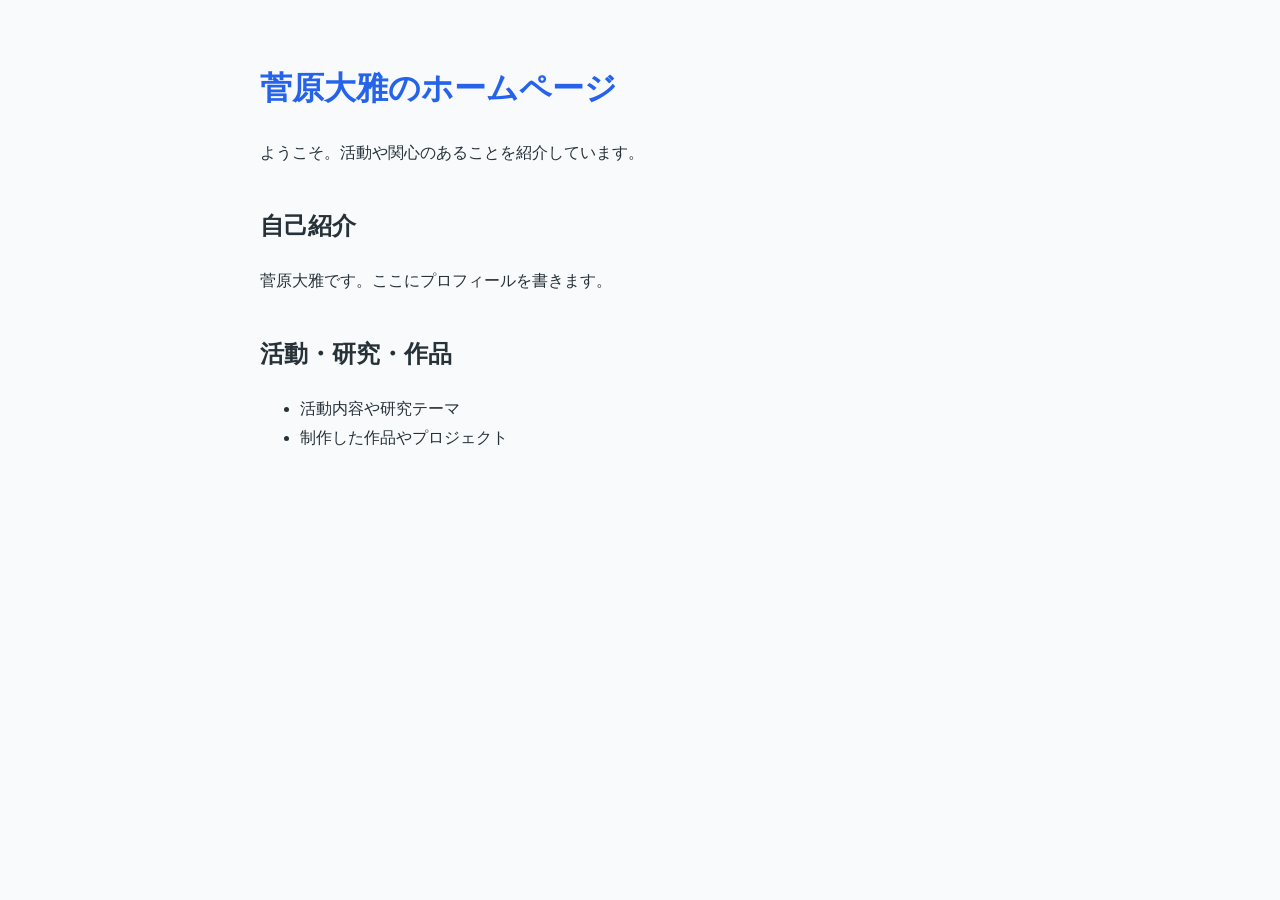
==== index.html @ 27d5ee13 "Add initial HTML structure for personal homepage" ====
<!DOCTYPE html>
<html lang="ja">
<head>
  <meta charset="UTF-8">
  <meta name="viewport" content="width=device-width, initial-scale=1">
  <title>菅原大雅のホームページ</title>
  <style>
    body {
      max-width: 760px;
      margin: 60px auto;
      padding: 0 24px;
      font-family: sans-serif;
      line-height: 1.8;
      color: #263238;
      background: #f8fafc;
    }
    h1 { color: #2563eb; }
    section { margin-top: 36px; }
  </style>
</head>
<body>
  <h1>菅原大雅のホームページ</h1>
  <p>ようこそ。活動や関心のあることを紹介しています。</p>

  <section>
    <h2>自己紹介</h2>
    <p>菅原大雅です。ここにプロフィールを書きます。</p>
  </section>

  <section>
    <h2>活動・研究・作品</h2>
    <ul>
      <li>活動内容や研究テーマ</li>
      <li>制作した作品やプロジェクト</li>
    </ul>
  </section>
</body>
</html>
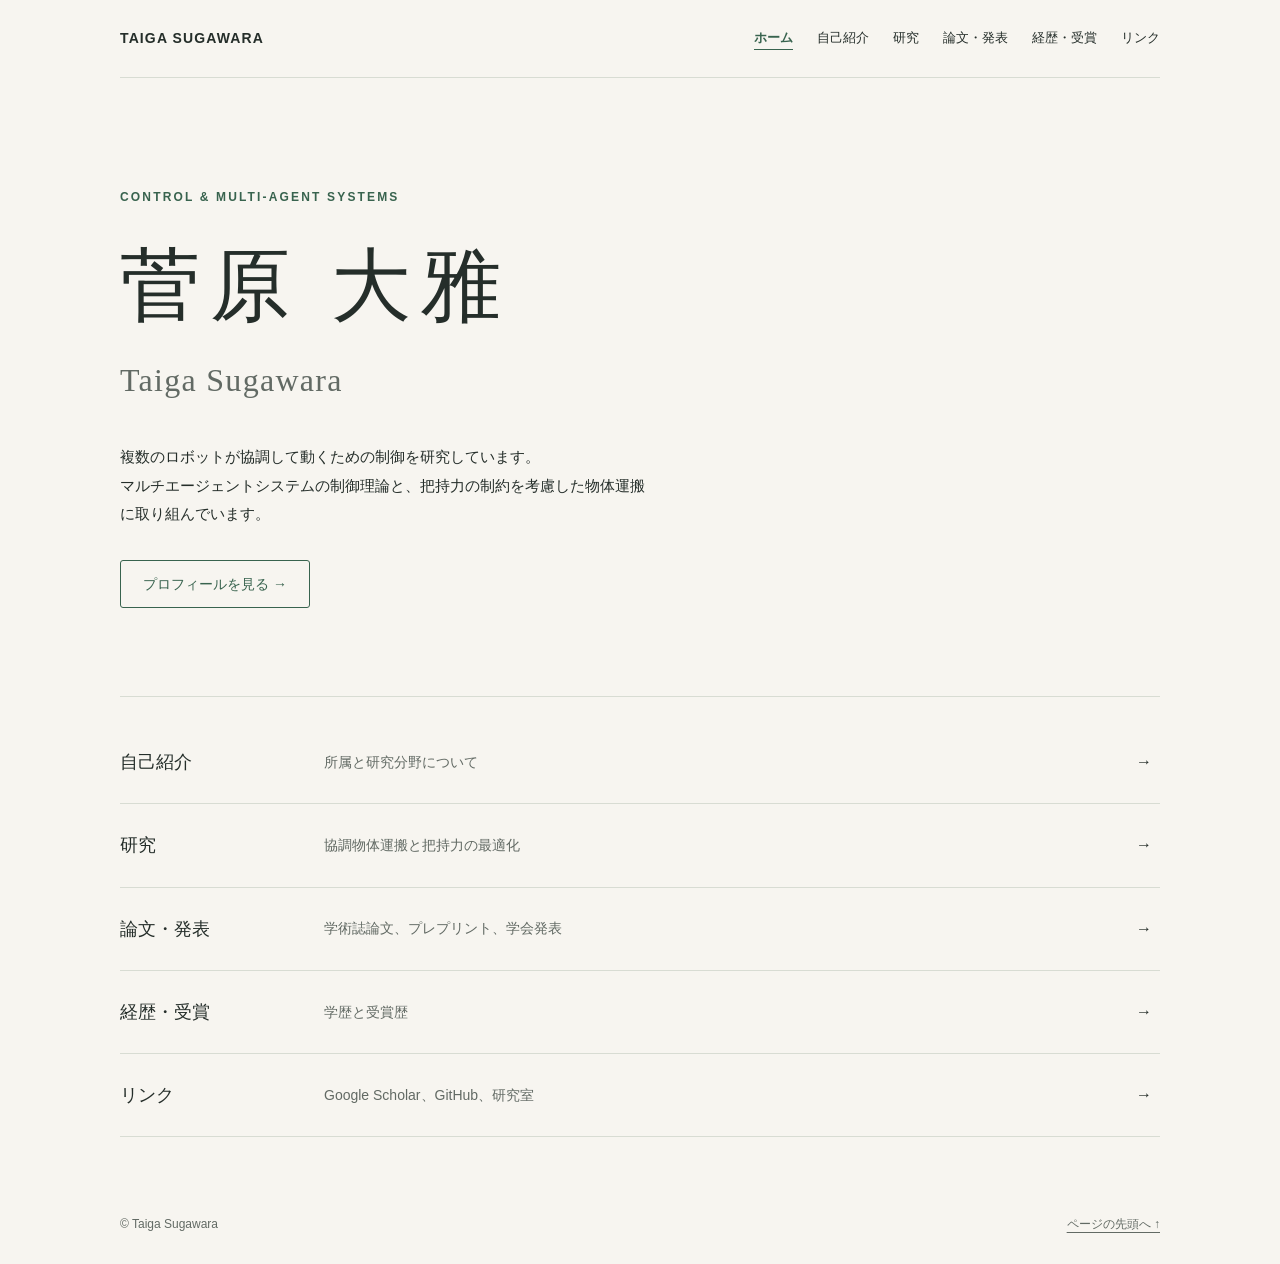
==== commit 123e0c13: "Build multi-page personal website with research and publications" ====
--- a/index.html
+++ b/index.html
@@ -3,36 +3,42 @@
 <head>
   <meta charset="UTF-8">
   <meta name="viewport" content="width=device-width, initial-scale=1">
-  <title>菅原大雅のホームページ</title>
-  <style>
-    body {
-      max-width: 760px;
-      margin: 60px auto;
-      padding: 0 24px;
-      font-family: sans-serif;
-      line-height: 1.8;
-      color: #263238;
-      background: #f8fafc;
-    }
-    h1 { color: #2563eb; }
-    section { margin-top: 36px; }
-  </style>
+  <meta name="description" content="菅原大雅の個人ホームページ。大阪大学大学院基礎工学研究科。マルチエージェントシステムの制御理論、協調物体運搬の研究・論文・経歴を紹介します。">
+  <meta name="color-scheme" content="light">
+  <title>菅原大雅 | Taiga Sugawara</title>
+  <link rel="stylesheet" href="style.css">
 </head>
-<body>
-  <h1>菅原大雅のホームページ</h1>
-  <p>ようこそ。活動や関心のあることを紹介しています。</p>
-
-  <section>
-    <h2>自己紹介</h2>
-    <p>菅原大雅です。ここにプロフィールを書きます。</p>
-  </section>
-
-  <section>
-    <h2>活動・研究・作品</h2>
-    <ul>
-      <li>活動内容や研究テーマ</li>
-      <li>制作した作品やプロジェクト</li>
-    </ul>
-  </section>
+<body id="top">
+  <a class="skip" href="#main">本文へ移動</a>
+  <div class="wrap">
+    <header>
+      <a class="brand" href="index.html" aria-label="ホームへ">TAIGA SUGAWARA</a>
+      <nav aria-label="メインナビゲーション">
+        <a href="index.html" aria-current="page">ホーム</a>
+        <a href="about.html">自己紹介</a>
+        <a href="research.html">研究</a>
+        <a href="publications.html">論文・発表</a>
+        <a href="career.html">経歴・受賞</a>
+        <a href="links.html">リンク</a>
+      </nav>
+    </header>
+    <main id="main">
+      <section class="hero" aria-labelledby="name">
+        <p class="eyebrow">CONTROL &amp; MULTI-AGENT SYSTEMS</p>
+        <h1 id="name">菅原 大雅</h1>
+        <p class="roman" lang="en">Taiga Sugawara</p>
+        <p class="intro">複数のロボットが協調して動くための制御を研究しています。<br>マルチエージェントシステムの制御理論と、把持力の制約を考慮した物体運搬に取り組んでいます。</p>
+        <a class="button" href="about.html">プロフィールを見る <span aria-hidden="true">→</span></a>
+      </section>
+      <div class="home-pages" aria-label="各ページの紹介">
+        <a class="home-page-link" href="about.html"><strong>自己紹介</strong><small>所属と研究分野について</small><span class="arrow" aria-hidden="true">→</span></a>
+        <a class="home-page-link" href="research.html"><strong>研究</strong><small>協調物体運搬と把持力の最適化</small><span class="arrow" aria-hidden="true">→</span></a>
+        <a class="home-page-link" href="publications.html"><strong>論文・発表</strong><small>学術誌論文、プレプリント、学会発表</small><span class="arrow" aria-hidden="true">→</span></a>
+        <a class="home-page-link" href="career.html"><strong>経歴・受賞</strong><small>学歴と受賞歴</small><span class="arrow" aria-hidden="true">→</span></a>
+        <a class="home-page-link" href="links.html"><strong>リンク</strong><small>Google Scholar、GitHub、研究室</small><span class="arrow" aria-hidden="true">→</span></a>
+      </div>
+    </main>
+    <footer><span>© Taiga Sugawara</span><a href="#top">ページの先頭へ ↑</a></footer>
+  </div>
 </body>
 </html>
--- a/style.css
+++ b/style.css
@@ -0,0 +1,85 @@
+    :root { --paper: #f7f5f0; --ink: #252e2a; --muted: #626a64; --line: #d8dcd3; --accent: #38634e; }
+    * { box-sizing: border-box; }
+    html { scroll-behavior: smooth; scroll-padding-top: 24px; }
+    body { margin: 0; background: var(--paper); color: var(--ink); font-family: -apple-system, BlinkMacSystemFont, "Hiragino Kaku Gothic ProN", "Yu Gothic", sans-serif; line-height: 1.9; overflow-wrap: anywhere; }
+    a { color: inherit; text-underline-offset: .3em; }
+    a:hover { color: var(--accent); }
+    a:focus-visible { outline: 3px solid var(--accent); outline-offset: 5px; }
+    .wrap { width: min(100% - 48px, 1040px); margin-inline: auto; }
+    .skip { position: absolute; top: -100px; left: 16px; padding: 8px 16px; background: white; }
+    .skip:focus { top: 8px; }
+    header { display: flex; align-items: center; justify-content: space-between; gap: 24px; padding-block: 25px; border-bottom: 1px solid var(--line); }
+    .brand { font-size: 14px; font-weight: 700; letter-spacing: .08em; text-decoration: none; }
+    nav { display: flex; flex-wrap: wrap; gap: 24px; font-size: 13px; }
+    nav a { text-decoration: none; }
+    .hero { padding-block: 96px 88px; border-bottom: 1px solid var(--line); }
+    .eyebrow { color: var(--accent); font-size: 12px; font-weight: 600; letter-spacing: .18em; }
+    h1 { margin: 22px 0 0; font-size: clamp(42px, 8vw, 80px); font-weight: 500; letter-spacing: .12em; line-height: 1.4; }
+    .roman { margin-top: 8px; font-family: Georgia, serif; font-size: clamp(22px, 4vw, 32px); letter-spacing: .04em; color: var(--muted); }
+    .intro { max-width: 530px; margin-top: 30px; font-size: 15px; }
+    .button { display: inline-block; margin-top: 16px; padding: 10px 22px; border: 1px solid var(--accent); border-radius: 3px; color: var(--accent); text-decoration: none; font-size: 14px; }
+    .button:hover { color: var(--paper); background: var(--accent); }
+    .section { display: grid; grid-template-columns: 240px minmax(0, 1fr); gap: 40px; padding-block: 52px; border-bottom: 1px solid var(--line); }
+    .section-label { margin: 0 0 4px; color: var(--accent); font-size: 11px; letter-spacing: .15em; }
+    h2 { margin: 0; font-size: 23px; font-weight: 500; }
+    .content > :first-child { margin-top: 0; }
+    .content > :last-child { margin-bottom: 0; }
+    .content p { font-size: 15px; }
+    .detail { display: grid; grid-template-columns: 90px minmax(0, 1fr); gap: 16px; padding-block: 15px; border-bottom: 1px solid var(--line); font-size: 14px; }
+    .detail:last-child { border-bottom: none; }
+    dt { color: var(--muted); }
+    dd { margin: 0; }
+    .note { color: var(--muted); }
+    .activity { padding: 24px 0; border-top: 1px solid var(--line); }
+    .activity:first-child { border-top: none; padding-top: 0; }
+    h3 { margin: 12px 0 6px; font-size: 18px; font-weight: 500; }
+    .activity p { margin: 0; }
+    .external { display: flex; justify-content: space-between; align-items: center; gap: 20px; padding-block: 20px; border-block: 1px solid var(--line); text-decoration: none; }
+    .external small { display: block; color: var(--muted); font-size: 13px; }
+    footer { display: flex; flex-wrap: wrap; justify-content: space-between; gap: 16px; padding-block: 28px; font-size: 12px; color: var(--muted); }
+    .research-link { padding-top: 14px; }
+    .section-note { font-size: 13px; }
+    .group-title { margin: 32px 0 16px; color: var(--accent); font-size: 16px; }
+    .publications { list-style: none; margin: 0; padding: 0; }
+    .publications li { padding: 22px 0; border-top: 1px solid var(--line); }
+    .pub-year { color: var(--accent); font-size: 12px; letter-spacing: .04em; }
+    h4 { margin: 8px 0; font-size: 16px; line-height: 1.65; font-weight: 600; }
+    h4 a { text-decoration: none; }
+    h4 a:hover { text-decoration: underline; }
+    .publications p { margin: 6px 0; font-size: 13px; line-height: 1.8; }
+    .venue { color: var(--muted); }
+    .pub-link, .source-link { font-size: 12px; }
+    .timeline { margin: 0; }
+    .external + .external { border-top: 0; }
+    @media (max-width: 640px) {
+      .wrap { width: calc(100% - 40px); }
+      header { align-items: flex-start; flex-direction: column; gap: 12px; padding-block: 20px; }
+      nav { gap: 20px; }
+      .hero { padding-block: 60px; }
+      .section { grid-template-columns: 1fr; gap: 24px; padding-block: 36px; }
+      .intro { font-size: 14px; }
+    }
+    @media (prefers-reduced-motion: reduce) { html { scroll-behavior: auto; } }
+
+/* Shared page navigation and page headings. */
+header { flex-wrap: wrap; }
+nav a[aria-current="page"] { color: var(--accent); font-weight: 700; text-decoration: underline; text-underline-offset: .5em; }
+.page-section { min-height: 60vh; }
+h1.page-title { margin: 0; font-size: 28px; letter-spacing: .02em; line-height: 1.5; }
+.page-section .section-label { margin-bottom: 10px; }
+.breadcrumb { margin: 30px 0 0; color: var(--muted); font-size: 12px; }
+.home-pages { padding-block: 24px 48px; }
+.home-page-link { display: grid; grid-template-columns: 180px minmax(0, 1fr) 24px; align-items: center; gap: 24px; padding-block: 24px; border-bottom: 1px solid var(--line); text-decoration: none; }
+.home-page-link strong { font-size: 18px; font-weight: 500; }
+.home-page-link small { color: var(--muted); font-size: 14px; }
+@media (max-width: 640px) {
+  .home-page-link { grid-template-columns: minmax(0, 1fr) 24px; gap: 8px; }
+  .home-page-link small { grid-column: 1; grid-row: 2; }
+  .home-page-link .arrow { grid-column: 2; grid-row: 1 / 3; }
+}
+
+.activity h2 { margin: 12px 0 6px; font-size: 18px; font-weight: 500; }
+h2.group-title { font-size: 16px; }
+.publications h3 { margin: 8px 0; font-size: 16px; line-height: 1.65; font-weight: 600; }
+.publications h3 a { text-decoration: none; }
+.publications h3 a:hover { text-decoration: underline; }
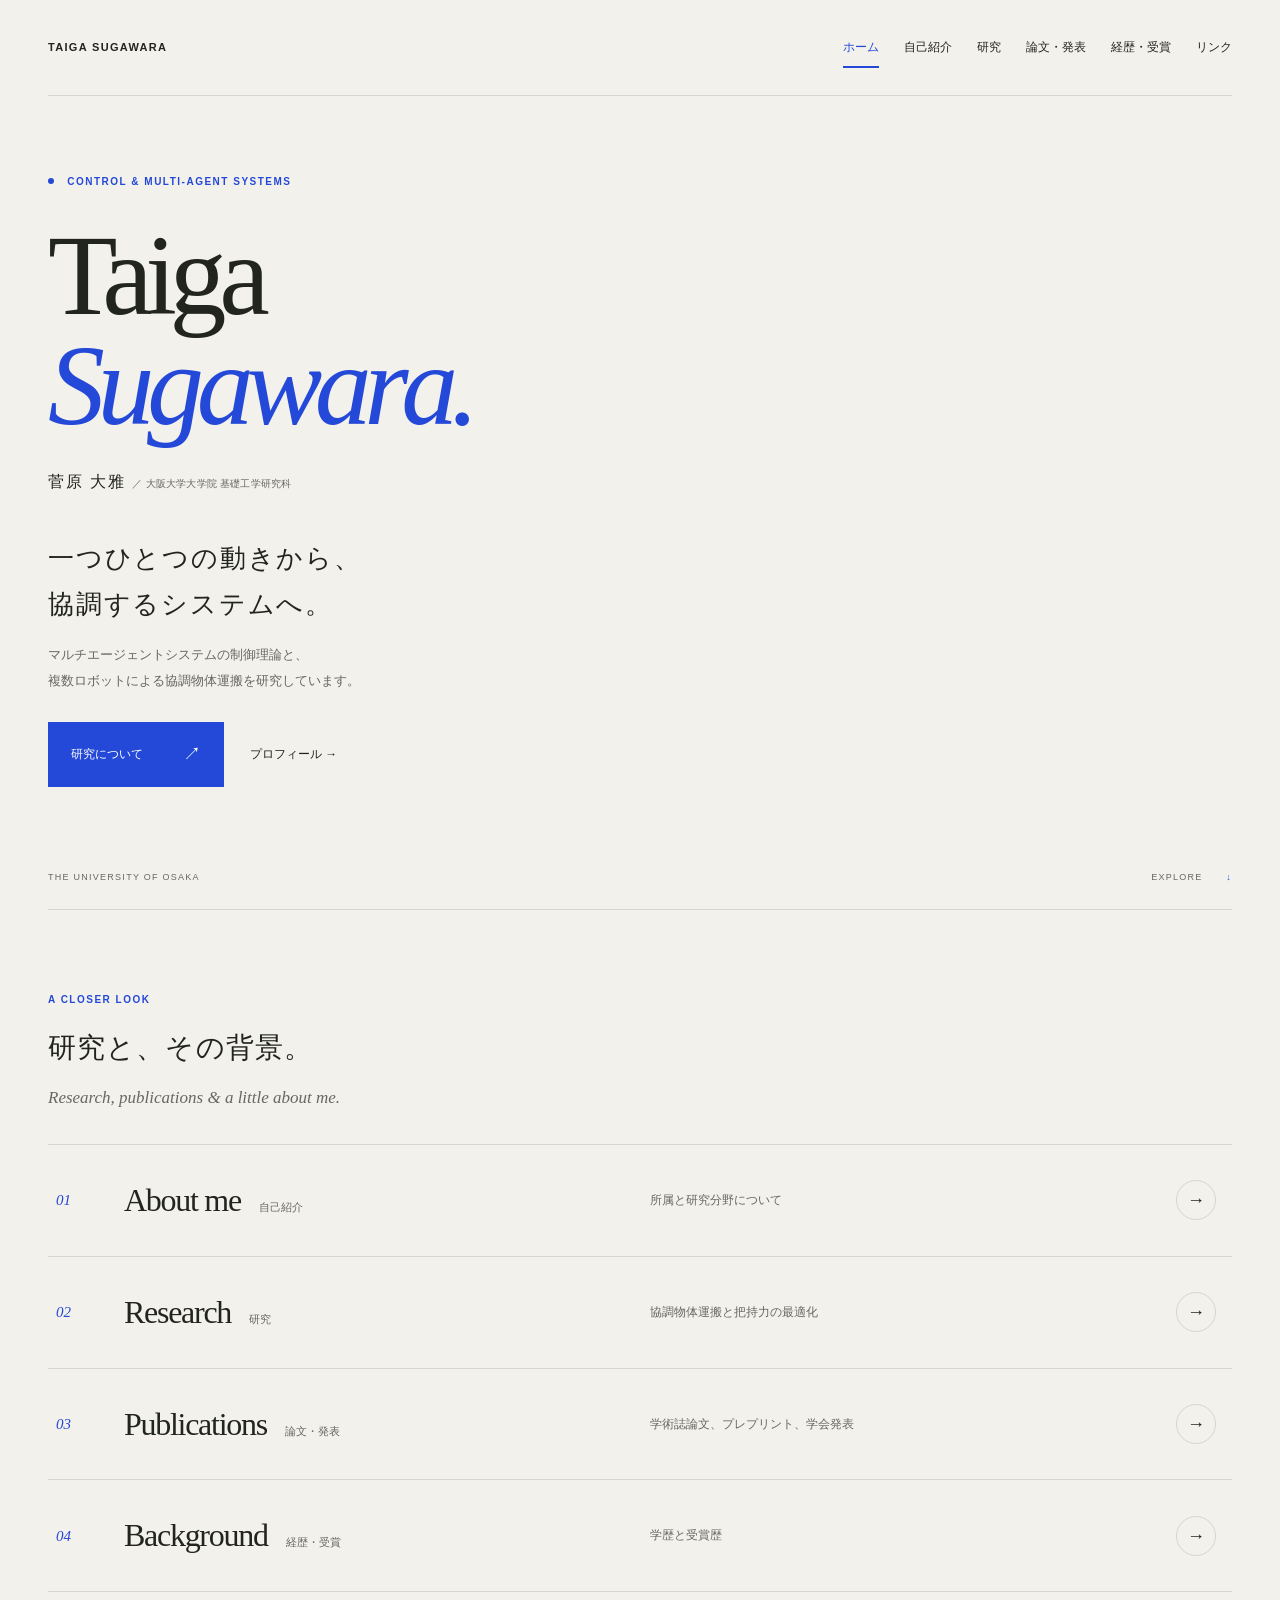
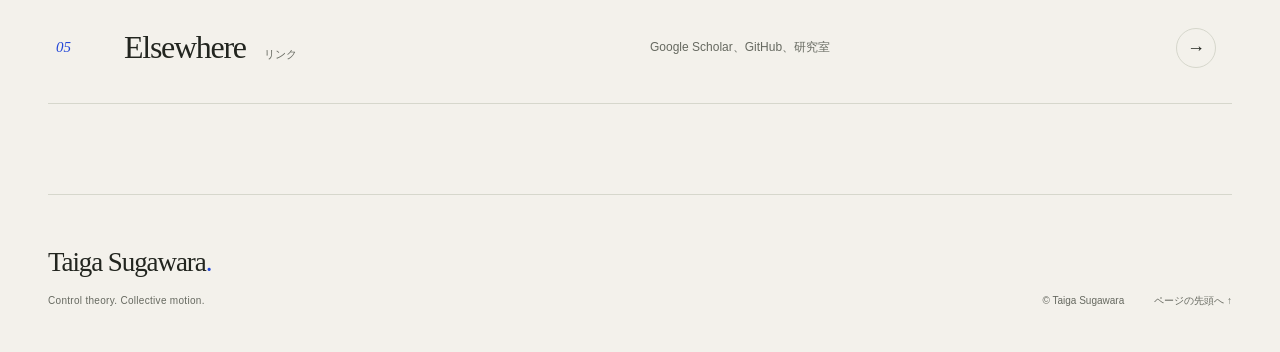
==== commit f5d7e5d0: "Refine site typography and layout with minimal visual design" ====
--- a/index.html
+++ b/index.html
@@ -8,7 +8,7 @@
   <title>菅原大雅 | Taiga Sugawara</title>
   <link rel="stylesheet" href="style.css">
 </head>
-<body id="top">
+<body id="top" class="home">
   <a class="skip" href="#main">本文へ移動</a>
   <div class="wrap">
     <header>
@@ -24,21 +24,26 @@
     </header>
     <main id="main">
       <section class="hero" aria-labelledby="name">
-        <p class="eyebrow">CONTROL &amp; MULTI-AGENT SYSTEMS</p>
-        <h1 id="name">菅原 大雅</h1>
-        <p class="roman" lang="en">Taiga Sugawara</p>
-        <p class="intro">複数のロボットが協調して動くための制御を研究しています。<br>マルチエージェントシステムの制御理論と、把持力の制約を考慮した物体運搬に取り組んでいます。</p>
-        <a class="button" href="about.html">プロフィールを見る <span aria-hidden="true">→</span></a>
+        <div class="hero-copy">
+          <p class="eyebrow"><span class="tiny-dot" aria-hidden="true"></span> CONTROL &amp; MULTI-AGENT SYSTEMS</p>
+          <h1 id="name" lang="en">Taiga<br><em>Sugawara.</em></h1>
+          <p class="japanese-name">菅原 大雅 <span>／ 大阪大学大学院 基礎工学研究科</span></p>
+          <p class="intro">一つひとつの動きから、<br>協調するシステムへ。</p>
+          <p class="hero-description">マルチエージェントシステムの制御理論と、<br class="desktop-break">複数ロボットによる協調物体運搬を研究しています。</p>
+          <div class="hero-actions"><a class="button" href="research.html">研究について <span aria-hidden="true">↗</span></a><a class="text-link" href="about.html">プロフィール →</a></div>
+        </div>
+        <div class="hero-bottom"><span>THE UNIVERSITY OF OSAKA</span><a href="#explore">EXPLORE <span aria-hidden="true">↓</span></a></div>
       </section>
+      <section class="explore-heading" id="explore" aria-labelledby="explore-title"><p class="eyebrow">A CLOSER LOOK</p><h2 id="explore-title">研究と、その背景。</h2><p>Research, publications &amp; a little about me.</p></section>
       <div class="home-pages" aria-label="各ページの紹介">
-        <a class="home-page-link" href="about.html"><strong>自己紹介</strong><small>所属と研究分野について</small><span class="arrow" aria-hidden="true">→</span></a>
-        <a class="home-page-link" href="research.html"><strong>研究</strong><small>協調物体運搬と把持力の最適化</small><span class="arrow" aria-hidden="true">→</span></a>
-        <a class="home-page-link" href="publications.html"><strong>論文・発表</strong><small>学術誌論文、プレプリント、学会発表</small><span class="arrow" aria-hidden="true">→</span></a>
-        <a class="home-page-link" href="career.html"><strong>経歴・受賞</strong><small>学歴と受賞歴</small><span class="arrow" aria-hidden="true">→</span></a>
-        <a class="home-page-link" href="links.html"><strong>リンク</strong><small>Google Scholar、GitHub、研究室</small><span class="arrow" aria-hidden="true">→</span></a>
+        <a class="home-page-link" href="about.html"><span class="link-index">01</span><strong><span lang="en">About me</span><span class="link-jp">自己紹介</span></strong><small>所属と研究分野について</small><span class="arrow" aria-hidden="true">→</span></a>
+        <a class="home-page-link" href="research.html"><span class="link-index">02</span><strong><span lang="en">Research</span><span class="link-jp">研究</span></strong><small>協調物体運搬と把持力の最適化</small><span class="arrow" aria-hidden="true">→</span></a>
+        <a class="home-page-link" href="publications.html"><span class="link-index">03</span><strong><span lang="en">Publications</span><span class="link-jp">論文・発表</span></strong><small>学術誌論文、プレプリント、学会発表</small><span class="arrow" aria-hidden="true">→</span></a>
+        <a class="home-page-link" href="career.html"><span class="link-index">04</span><strong><span lang="en">Background</span><span class="link-jp">経歴・受賞</span></strong><small>学歴と受賞歴</small><span class="arrow" aria-hidden="true">→</span></a>
+        <a class="home-page-link" href="links.html"><span class="link-index">05</span><strong><span lang="en">Elsewhere</span><span class="link-jp">リンク</span></strong><small>Google Scholar、GitHub、研究室</small><span class="arrow" aria-hidden="true">→</span></a>
       </div>
     </main>
-    <footer><span>© Taiga Sugawara</span><a href="#top">ページの先頭へ ↑</a></footer>
+    <footer><div><a class="footer-name" href="index.html">Taiga Sugawara<span aria-hidden="true">.</span></a><p>Control theory. Collective motion.</p></div><div class="footer-meta"><span>© Taiga Sugawara</span><a href="#top">ページの先頭へ ↑</a></div></footer>
   </div>
 </body>
 </html>
--- a/style.css
+++ b/style.css
@@ -1,85 +1,162 @@
-    :root { --paper: #f7f5f0; --ink: #252e2a; --muted: #626a64; --line: #d8dcd3; --accent: #38634e; }
-    * { box-sizing: border-box; }
-    html { scroll-behavior: smooth; scroll-padding-top: 24px; }
-    body { margin: 0; background: var(--paper); color: var(--ink); font-family: -apple-system, BlinkMacSystemFont, "Hiragino Kaku Gothic ProN", "Yu Gothic", sans-serif; line-height: 1.9; overflow-wrap: anywhere; }
-    a { color: inherit; text-underline-offset: .3em; }
-    a:hover { color: var(--accent); }
-    a:focus-visible { outline: 3px solid var(--accent); outline-offset: 5px; }
-    .wrap { width: min(100% - 48px, 1040px); margin-inline: auto; }
-    .skip { position: absolute; top: -100px; left: 16px; padding: 8px 16px; background: white; }
-    .skip:focus { top: 8px; }
-    header { display: flex; align-items: center; justify-content: space-between; gap: 24px; padding-block: 25px; border-bottom: 1px solid var(--line); }
-    .brand { font-size: 14px; font-weight: 700; letter-spacing: .08em; text-decoration: none; }
-    nav { display: flex; flex-wrap: wrap; gap: 24px; font-size: 13px; }
-    nav a { text-decoration: none; }
-    .hero { padding-block: 96px 88px; border-bottom: 1px solid var(--line); }
-    .eyebrow { color: var(--accent); font-size: 12px; font-weight: 600; letter-spacing: .18em; }
-    h1 { margin: 22px 0 0; font-size: clamp(42px, 8vw, 80px); font-weight: 500; letter-spacing: .12em; line-height: 1.4; }
-    .roman { margin-top: 8px; font-family: Georgia, serif; font-size: clamp(22px, 4vw, 32px); letter-spacing: .04em; color: var(--muted); }
-    .intro { max-width: 530px; margin-top: 30px; font-size: 15px; }
-    .button { display: inline-block; margin-top: 16px; padding: 10px 22px; border: 1px solid var(--accent); border-radius: 3px; color: var(--accent); text-decoration: none; font-size: 14px; }
-    .button:hover { color: var(--paper); background: var(--accent); }
-    .section { display: grid; grid-template-columns: 240px minmax(0, 1fr); gap: 40px; padding-block: 52px; border-bottom: 1px solid var(--line); }
-    .section-label { margin: 0 0 4px; color: var(--accent); font-size: 11px; letter-spacing: .15em; }
-    h2 { margin: 0; font-size: 23px; font-weight: 500; }
-    .content > :first-child { margin-top: 0; }
-    .content > :last-child { margin-bottom: 0; }
-    .content p { font-size: 15px; }
-    .detail { display: grid; grid-template-columns: 90px minmax(0, 1fr); gap: 16px; padding-block: 15px; border-bottom: 1px solid var(--line); font-size: 14px; }
-    .detail:last-child { border-bottom: none; }
-    dt { color: var(--muted); }
-    dd { margin: 0; }
-    .note { color: var(--muted); }
-    .activity { padding: 24px 0; border-top: 1px solid var(--line); }
-    .activity:first-child { border-top: none; padding-top: 0; }
-    h3 { margin: 12px 0 6px; font-size: 18px; font-weight: 500; }
-    .activity p { margin: 0; }
-    .external { display: flex; justify-content: space-between; align-items: center; gap: 20px; padding-block: 20px; border-block: 1px solid var(--line); text-decoration: none; }
-    .external small { display: block; color: var(--muted); font-size: 13px; }
-    footer { display: flex; flex-wrap: wrap; justify-content: space-between; gap: 16px; padding-block: 28px; font-size: 12px; color: var(--muted); }
-    .research-link { padding-top: 14px; }
-    .section-note { font-size: 13px; }
-    .group-title { margin: 32px 0 16px; color: var(--accent); font-size: 16px; }
-    .publications { list-style: none; margin: 0; padding: 0; }
-    .publications li { padding: 22px 0; border-top: 1px solid var(--line); }
-    .pub-year { color: var(--accent); font-size: 12px; letter-spacing: .04em; }
-    h4 { margin: 8px 0; font-size: 16px; line-height: 1.65; font-weight: 600; }
-    h4 a { text-decoration: none; }
-    h4 a:hover { text-decoration: underline; }
-    .publications p { margin: 6px 0; font-size: 13px; line-height: 1.8; }
-    .venue { color: var(--muted); }
-    .pub-link, .source-link { font-size: 12px; }
-    .timeline { margin: 0; }
-    .external + .external { border-top: 0; }
-    @media (max-width: 640px) {
-      .wrap { width: calc(100% - 40px); }
-      header { align-items: flex-start; flex-direction: column; gap: 12px; padding-block: 20px; }
-      nav { gap: 20px; }
-      .hero { padding-block: 60px; }
-      .section { grid-template-columns: 1fr; gap: 24px; padding-block: 36px; }
-      .intro { font-size: 14px; }
-    }
-    @media (prefers-reduced-motion: reduce) { html { scroll-behavior: auto; } }
-
-/* Shared page navigation and page headings. */
-header { flex-wrap: wrap; }
-nav a[aria-current="page"] { color: var(--accent); font-weight: 700; text-decoration: underline; text-underline-offset: .5em; }
-.page-section { min-height: 60vh; }
-h1.page-title { margin: 0; font-size: 28px; letter-spacing: .02em; line-height: 1.5; }
-.page-section .section-label { margin-bottom: 10px; }
-.breadcrumb { margin: 30px 0 0; color: var(--muted); font-size: 12px; }
-.home-pages { padding-block: 24px 48px; }
-.home-page-link { display: grid; grid-template-columns: 180px minmax(0, 1fr) 24px; align-items: center; gap: 24px; padding-block: 24px; border-bottom: 1px solid var(--line); text-decoration: none; }
-.home-page-link strong { font-size: 18px; font-weight: 500; }
-.home-page-link small { color: var(--muted); font-size: 14px; }
-@media (max-width: 640px) {
-  .home-page-link { grid-template-columns: minmax(0, 1fr) 24px; gap: 8px; }
-  .home-page-link small { grid-column: 1; grid-row: 2; }
-  .home-page-link .arrow { grid-column: 2; grid-row: 1 / 3; }
+:root {
+  --paper: #f3f1eb;
+  --ink: #22251f;
+  --muted: #666960;
+  --line: #d6d7cc;
+  --accent: #2448d8;
+  --serif: Georgia, 'Times New Roman', serif;
+  --sans: -apple-system, BlinkMacSystemFont, 'Hiragino Kaku Gothic ProN', 'Yu Gothic', sans-serif;
 }
-
-.activity h2 { margin: 12px 0 6px; font-size: 18px; font-weight: 500; }
-h2.group-title { font-size: 16px; }
-.publications h3 { margin: 8px 0; font-size: 16px; line-height: 1.65; font-weight: 600; }
+* { box-sizing: border-box; }
+html { scroll-behavior: smooth; scroll-padding-top: 30px; }
+body { margin: 0; background: var(--paper); color: var(--ink); font-family: var(--sans); line-height: 1.9; overflow-wrap: anywhere; -webkit-font-smoothing: antialiased; }
+::selection { background: var(--accent); color: white; }
+a { color: inherit; text-underline-offset: .3em; transition: color .2s, background .2s, border-color .2s; }
+a:hover { color: var(--accent); }
+a:focus-visible { outline: 2px solid var(--accent); outline-offset: 6px; }
+img { max-width: 100%; height: auto; display: block; }
+figure { margin: 0; }
+.wrap { width: min(100% - 96px, 1320px); margin-inline: auto; }
+.skip { position: absolute; top: -100px; left: 16px; z-index: 10; padding: 8px 16px; background: white; }
+.skip:focus { top: 8px; }
+header { display: flex; justify-content: space-between; align-items: center; gap: 28px; padding-block: 27px; border-bottom: 1px solid var(--line); }
+.brand { display: inline-flex; align-items: center; flex-shrink: 0; gap: 13px; text-decoration: none; font-size: 11px; font-weight: 650; letter-spacing: .12em; line-height: 1.5; }
+nav { display: flex; flex-wrap: wrap; gap: 25px; font-size: 12px; }
+nav a { position: relative; padding-block: 9px; text-decoration: none; white-space: nowrap; }
+nav a::after { content: ''; position: absolute; bottom: 0; left: 0; width: 100%; height: 2px; background: var(--accent); transform: scaleX(0); transform-origin: left; transition: transform .2s; }
+nav a:hover::after, nav a[aria-current='page']::after { transform: scaleX(1); }
+nav a[aria-current='page'] { color: var(--accent); }
+.hero { position: relative; display: grid; grid-template-columns: 1fr; align-items: center; column-gap: 12px; padding-top: 76px; }
+.eyebrow { margin: 0; color: var(--accent); font-size: 10px; letter-spacing: .15em; font-weight: 600; }
+.tiny-dot { display: inline-block; width: 6px; height: 6px; background: var(--accent); border-radius: 50%; margin-right: 9px; vertical-align: 1px; }
+h1 { margin: 30px 0 18px; font-family: var(--serif); font-size: clamp(74px, 8.9vw, 130px); font-weight: 400; letter-spacing: -.065em; line-height: .97; }
+h1 em { font-weight: 400; color: var(--accent); }
+.japanese-name { margin: 25px 0 0; font-size: 16px; letter-spacing: .12em; }
+.japanese-name span { font-size: 10px; letter-spacing: .02em; color: var(--muted); }
+.intro { margin: 38px 0 15px; font-size: clamp(20px, 2vw, 27px); line-height: 1.8; letter-spacing: .07em; }
+.hero-description { color: var(--muted); font-size: 13px; line-height: 2; }
+.hero-actions { display: flex; flex-wrap: wrap; align-items: center; gap: 26px; margin-top: 28px; }
+.button { display: inline-flex; align-items: center; justify-content: space-between; gap: 40px; padding: 14px 22px; background: var(--accent); border: 1px solid var(--accent); color: white; font-size: 12px; text-decoration: none; }
+.button:hover { background: var(--ink); border-color: var(--ink); color: white; }
+.button span { font-size: 18px; }
+.text-link { font-size: 12px; text-decoration: none; }
+.hero-bottom { grid-column: 1 / -1; display: flex; justify-content: space-between; padding-block: 50px 23px; margin-top: 32px; border-bottom: 1px solid var(--line); font-size: 9px; letter-spacing: .14em; color: var(--muted); }
+.hero-bottom a { text-decoration: none; }
+.hero-bottom a span { padding-left: 20px; color: var(--accent); }
+.explore-heading { padding-block: 80px 30px; }
+.explore-heading h2 { margin: 12px 0 0; font-size: 28px; font-weight: 400; letter-spacing: .04em; }
+.explore-heading > p:last-child { margin: 8px 0 0; color: var(--muted); font-family: var(--serif); font-size: 17px; font-style: italic; }
+.home-pages { padding-bottom: 90px; }
+.home-page-link { display: grid; grid-template-columns: 48px minmax(230px, 1fr) minmax(0, 1fr) 48px; align-items: center; gap: 20px; padding: 25px 8px; border-bottom: 1px solid var(--line); text-decoration: none; transition: background .2s, padding .2s; }
+.home-page-link:first-child { border-top: 1px solid var(--line); }
+.home-page-link:hover { padding-inline: 18px; background: #e8e9e2; }
+.link-index { font-family: var(--serif); color: var(--accent); font-style: italic; font-size: 15px; }
+.home-page-link strong { display: flex; align-items: baseline; flex-wrap: wrap; gap: 18px; font-weight: 400; }
+.home-page-link strong > span:first-child { font-family: var(--serif); font-size: 32px; letter-spacing: -.04em; }
+.link-jp { font-size: 11px; color: var(--muted); }
+.home-page-link small { font-size: 12px; color: var(--muted); }
+.arrow { display: grid; place-items: center; width: 40px; height: 40px; border: 1px solid var(--line); border-radius: 50%; font-size: 18px; transition: background .2s, color .2s; }
+.home-page-link:hover .arrow { background: var(--accent); border-color: var(--accent); color: white; }
+.breadcrumb { margin: 26px 0 0; font-size: 10px; color: var(--muted); }
+.breadcrumb a { text-decoration: none; }
+.breadcrumb span { margin-inline: 12px; color: #999b90; }
+.section { display: grid; grid-template-columns: minmax(190px, .8fr) minmax(0, 2fr); gap: 70px; padding-block: 72px 100px; }
+.page-section { min-height: 62vh; }
+.page-section > div:first-child { align-self: start; position: sticky; top: 32px; }
+.section-label { margin: 0 0 18px; color: var(--accent); font-size: 10px; letter-spacing: .17em; }
+h1.page-title { font-family: var(--sans); margin: 0; font-size: clamp(26px, 3vw, 38px); font-weight: 400; letter-spacing: .04em; line-height: 1.6; }
+.section-note { margin-top: 24px; font-size: 12px; }
+.content { min-width: 0; max-width: 830px; animation: arrive .65s ease both; }
+.content > :first-child { margin-top: 0; }
+.content > :last-child { margin-bottom: 0; }
+.content p { font-size: 14px; line-height: 2.15; }
+#about .content > p { font-size: 19px; line-height: 2.15; margin-bottom: 40px; }
+.detail { display: grid; grid-template-columns: 105px minmax(0, 1fr); gap: 24px; padding-block: 24px; border-top: 1px solid var(--line); font-size: 13px; }
+.detail:last-child { border-bottom: 1px solid var(--line); }
+dt { color: var(--muted); font-size: 12px; }
+dd { margin: 0; }
+.note, .venue { color: var(--muted); }
+.activity { padding: 32px 0; border-bottom: 1px solid var(--line); }
+.activity:first-child { padding-top: 0; }
+.activity h2 { font-size: 23px; font-weight: 400; line-height: 1.7; margin: 12px 0 18px; letter-spacing: .03em; }
+.activity p { margin: 0; }
+.activity .research-link { padding-top: 22px; font-size: 12px; }
+h2.group-title { margin: 48px 0 20px; display: flex; align-items: center; gap: 18px; font-size: 14px; font-weight: 500; color: var(--accent); }
+h2.group-title::after { content: ''; height: 1px; background: var(--line); flex: 1; }
+.publications { list-style: none; padding: 0; margin: 0; counter-reset: papers; }
+.publications li { position: relative; padding: 25px 0 25px 40px; border-bottom: 1px solid var(--line); counter-increment: papers; }
+.publications li::before { content: counter(papers, decimal-leading-zero); position: absolute; top: 26px; left: 0; color: var(--muted); font-size: 10px; font-family: var(--serif); font-style: italic; }
+.pub-year { color: var(--accent); font-size: 10px; letter-spacing: .08em; }
+.publications h3 { font-size: 18px; line-height: 1.7; font-weight: 500; margin: 10px 0 14px; }
+.publications h3[lang='en'] { font-family: var(--serif); font-size: 23px; line-height: 1.4; letter-spacing: -.02em; }
 .publications h3 a { text-decoration: none; }
 .publications h3 a:hover { text-decoration: underline; }
+.publications p { margin: 6px 0; font-size: 12px; line-height: 1.9; }
+.publications strong { font-weight: 600; color: var(--accent); }
+.publications .pub-link { font-size: 11px; margin-top: 14px; }
+.source-link { font-size: 11px; }
+.timeline { margin: 0; }
+.external { display: flex; align-items: center; justify-content: space-between; gap: 24px; padding: 30px 0; border-bottom: 1px solid var(--line); font-family: var(--serif); font-size: 28px; text-decoration: none; }
+.external:first-child { border-top: 1px solid var(--line); }
+.external small { display: block; margin-top: 7px; font-family: var(--sans); font-size: 11px; color: var(--muted); }
+.external > span:last-child { color: var(--accent); font-family: var(--sans); font-size: 24px; transition: transform .2s; }
+.external:hover > span:last-child { transform: translate(3px, -3px); }
+footer { display: flex; justify-content: space-between; align-items: end; gap: 30px; padding-block: 42px; border-top: 1px solid var(--line); }
+.footer-name { font-family: var(--serif); font-size: 27px; letter-spacing: -.04em; text-decoration: none; }
+.footer-name span { color: var(--accent); }
+footer p { margin: 3px 0 0; color: var(--muted); font-size: 10px; letter-spacing: .03em; }
+.footer-meta { display: flex; flex-wrap: wrap; gap: 30px; font-size: 10px; color: var(--muted); }
+.footer-meta a { text-decoration: none; }
+@keyframes arrive { from { opacity: 0; transform: translateY(12px); } to { opacity: 1; transform: translateY(0); } }
+@media (min-width: 1500px) { .hero { padding-top: 95px; } }
+@media (max-width: 1050px) {
+  .wrap { width: calc(100% - 64px); }
+  nav { gap: 17px; font-size: 11px; }
+  .hero { padding-top: 56px; }
+  h1 { font-size: clamp(70px, 9.5vw, 105px); }
+  .japanese-name span { display: block; margin-top: 8px; }
+  .home-page-link { grid-template-columns: 30px minmax(210px, 1fr) minmax(0, 1fr) 40px; gap: 12px; }
+  .section { gap: 40px; grid-template-columns: 190px minmax(0, 1fr); }
+}
+@media (max-width: 760px) {
+  .wrap { width: calc(100% - 40px); }
+  header { flex-direction: column; align-items: flex-start; gap: 20px; padding-block: 20px 14px; }
+  nav { width: 100%; gap: 8px 20px; }
+  nav a { padding-block: 6px; }
+  .brand { font-size: 9px; }
+  .hero { grid-template-columns: 1fr; padding-top: 46px; }
+  h1 { font-size: clamp(72px, 15vw, 108px); margin-top: 26px; }
+  .eyebrow { font-size: 9px; }
+  .japanese-name { font-size: 15px; }
+  .japanese-name span { font-size: 10px; }
+  .intro { margin-top: 30px; font-size: 23px; }
+  .hero-description { font-size: 12px; }
+  .hero-actions { gap: 22px; }
+  .hero-bottom { margin-top: 0; padding-top: 32px; font-size: 8px; }
+  .explore-heading { padding-top: 54px; }
+  .explore-heading h2 { font-size: 23px; }
+  .home-page-link { grid-template-columns: 24px minmax(0, 1fr) 36px; gap: 12px; padding-block: 20px; }
+  .home-page-link strong { gap: 8px 14px; }
+  .home-page-link strong > span:first-child { font-size: 28px; }
+  .home-page-link small { grid-column: 2; grid-row: 2; font-size: 11px; }
+  .home-page-link .arrow { grid-column: 3; grid-row: 1 / 3; width: 34px; height: 34px; }
+  .link-index { grid-row: 1; }
+  .home-pages { padding-bottom: 60px; }
+  .section { grid-template-columns: 1fr; gap: 38px; padding-block: 42px 64px; }
+  .page-section > div:first-child { position: static; }
+  h1.page-title { font-size: 30px; }
+  .section-label { margin-bottom: 8px; }
+  #about .content > p { font-size: 17px; }
+  .detail { grid-template-columns: 75px minmax(0, 1fr); gap: 16px; font-size: 12px; }
+  .activity h2 { font-size: 21px; }
+  .publications li { padding-left: 26px; }
+  .publications h3 { font-size: 16px; }
+  .publications h3[lang='en'] { font-size: 21px; }
+  .external { font-size: 24px; }
+  footer { align-items: flex-start; flex-direction: column; gap: 24px; padding-block: 32px; }
+  .footer-meta { width: 100%; justify-content: space-between; gap: 15px; }
+}
+@media (prefers-reduced-motion: reduce) {
+  html { scroll-behavior: auto; }
+  *, *::before, *::after { animation: none !important; transition: none !important; }
+}
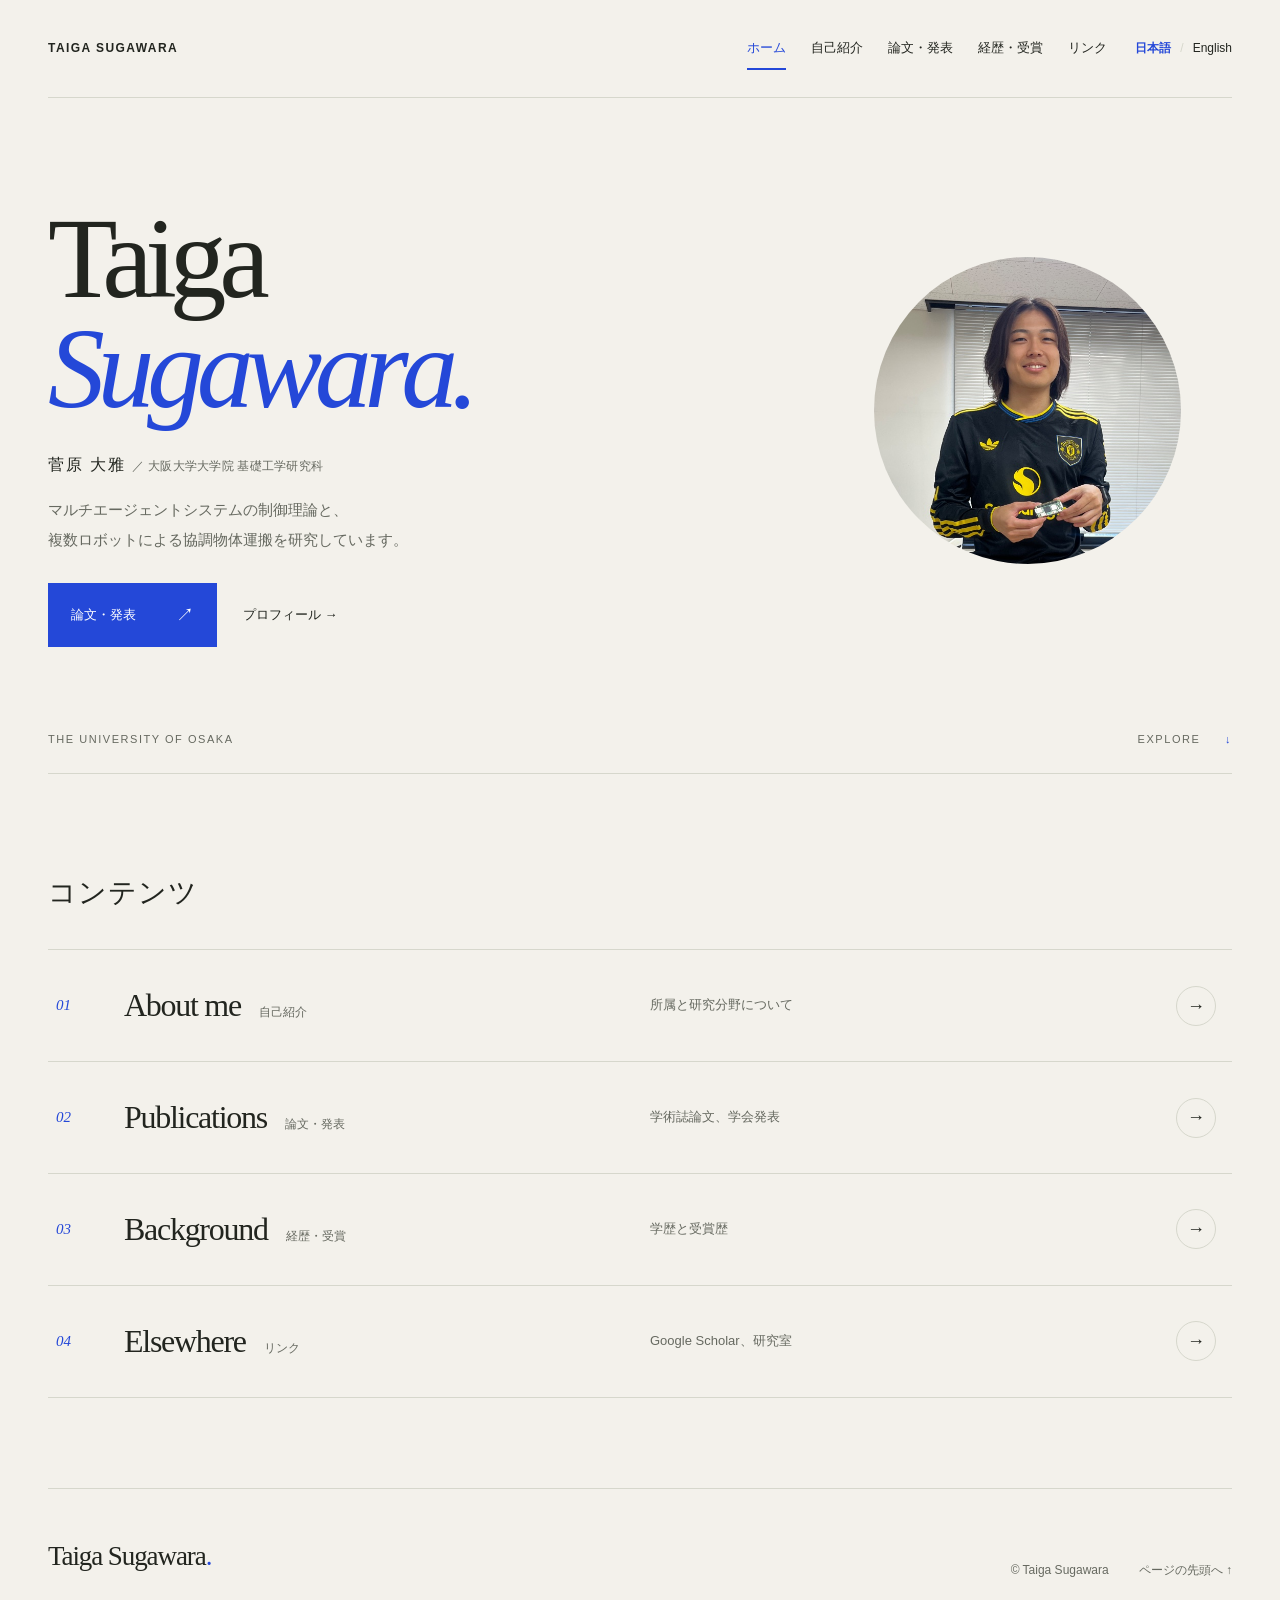
==== commit 9e9e1ac8: "Add English pages, profile photo, OGP and CCTA 2026 paper - Add English versions under en/ with a la" ====
--- a/index.html
+++ b/index.html
@@ -6,7 +6,19 @@
   <meta name="description" content="菅原大雅の個人ホームページ。大阪大学大学院基礎工学研究科。マルチエージェントシステムの制御理論、協調物体運搬の研究・論文・経歴を紹介します。">
   <meta name="color-scheme" content="light">
   <title>菅原大雅 | Taiga Sugawara</title>
+  <link rel="icon" href="assets/favicon.svg" type="image/svg+xml">
+  <link rel="apple-touch-icon" href="assets/apple-touch-icon.png">
+  <meta property="og:type" content="website">
+  <meta property="og:site_name" content="菅原大雅 / Taiga Sugawara">
+  <meta property="og:title" content="菅原大雅 | Taiga Sugawara">
+  <meta property="og:description" content="菅原大雅の個人ホームページ。大阪大学大学院基礎工学研究科。マルチエージェントシステムの制御理論、協調物体運搬の研究・論文・経歴を紹介します。">
+  <meta property="og:url" content="https://taiga-sugawara.github.io/">
+  <meta property="og:image" content="https://taiga-sugawara.github.io/assets/ogp.png">
+  <meta property="og:locale" content="ja_JP">
+  <meta name="twitter:card" content="summary_large_image">
   <link rel="stylesheet" href="style.css">
+  <link rel="alternate" hreflang="ja" href="index.html">
+  <link rel="alternate" hreflang="en" href="en/index.html">
 </head>
 <body id="top" class="home">
   <a class="skip" href="#main">本文へ移動</a>
@@ -16,34 +28,32 @@
       <nav aria-label="メインナビゲーション">
         <a href="index.html" aria-current="page">ホーム</a>
         <a href="about.html">自己紹介</a>
-        <a href="research.html">研究</a>
         <a href="publications.html">論文・発表</a>
         <a href="career.html">経歴・受賞</a>
         <a href="links.html">リンク</a>
       </nav>
+      <div class="language-switch" role="group" aria-label="表示言語"><span lang="ja" aria-current="true">日本語</span><span aria-hidden="true">/</span><a href="en/index.html" lang="en" hreflang="en">English</a></div>
     </header>
     <main id="main">
       <section class="hero" aria-labelledby="name">
         <div class="hero-copy">
-          <p class="eyebrow"><span class="tiny-dot" aria-hidden="true"></span> CONTROL &amp; MULTI-AGENT SYSTEMS</p>
           <h1 id="name" lang="en">Taiga<br><em>Sugawara.</em></h1>
           <p class="japanese-name">菅原 大雅 <span>／ 大阪大学大学院 基礎工学研究科</span></p>
-          <p class="intro">一つひとつの動きから、<br>協調するシステムへ。</p>
           <p class="hero-description">マルチエージェントシステムの制御理論と、<br class="desktop-break">複数ロボットによる協調物体運搬を研究しています。</p>
-          <div class="hero-actions"><a class="button" href="research.html">研究について <span aria-hidden="true">↗</span></a><a class="text-link" href="about.html">プロフィール →</a></div>
+          <div class="hero-actions"><a class="button" href="publications.html">論文・発表 <span aria-hidden="true">↗</span></a><a class="text-link" href="about.html">プロフィール →</a></div>
         </div>
+        <figure class="portrait"><img src="assets/profile.jpg" alt="菅原大雅の写真" width="600" height="600"></figure>
         <div class="hero-bottom"><span>THE UNIVERSITY OF OSAKA</span><a href="#explore">EXPLORE <span aria-hidden="true">↓</span></a></div>
       </section>
-      <section class="explore-heading" id="explore" aria-labelledby="explore-title"><p class="eyebrow">A CLOSER LOOK</p><h2 id="explore-title">研究と、その背景。</h2><p>Research, publications &amp; a little about me.</p></section>
+      <section class="explore-heading" id="explore" aria-labelledby="explore-title"><h2 id="explore-title">コンテンツ</h2></section>
       <div class="home-pages" aria-label="各ページの紹介">
         <a class="home-page-link" href="about.html"><span class="link-index">01</span><strong><span lang="en">About me</span><span class="link-jp">自己紹介</span></strong><small>所属と研究分野について</small><span class="arrow" aria-hidden="true">→</span></a>
-        <a class="home-page-link" href="research.html"><span class="link-index">02</span><strong><span lang="en">Research</span><span class="link-jp">研究</span></strong><small>協調物体運搬と把持力の最適化</small><span class="arrow" aria-hidden="true">→</span></a>
-        <a class="home-page-link" href="publications.html"><span class="link-index">03</span><strong><span lang="en">Publications</span><span class="link-jp">論文・発表</span></strong><small>学術誌論文、プレプリント、学会発表</small><span class="arrow" aria-hidden="true">→</span></a>
-        <a class="home-page-link" href="career.html"><span class="link-index">04</span><strong><span lang="en">Background</span><span class="link-jp">経歴・受賞</span></strong><small>学歴と受賞歴</small><span class="arrow" aria-hidden="true">→</span></a>
-        <a class="home-page-link" href="links.html"><span class="link-index">05</span><strong><span lang="en">Elsewhere</span><span class="link-jp">リンク</span></strong><small>Google Scholar、GitHub、研究室</small><span class="arrow" aria-hidden="true">→</span></a>
+        <a class="home-page-link" href="publications.html"><span class="link-index">02</span><strong><span lang="en">Publications</span><span class="link-jp">論文・発表</span></strong><small>学術誌論文、学会発表</small><span class="arrow" aria-hidden="true">→</span></a>
+        <a class="home-page-link" href="career.html"><span class="link-index">03</span><strong><span lang="en">Background</span><span class="link-jp">経歴・受賞</span></strong><small>学歴と受賞歴</small><span class="arrow" aria-hidden="true">→</span></a>
+        <a class="home-page-link" href="links.html"><span class="link-index">04</span><strong><span lang="en">Elsewhere</span><span class="link-jp">リンク</span></strong><small>Google Scholar、研究室</small><span class="arrow" aria-hidden="true">→</span></a>
       </div>
     </main>
-    <footer><div><a class="footer-name" href="index.html">Taiga Sugawara<span aria-hidden="true">.</span></a><p>Control theory. Collective motion.</p></div><div class="footer-meta"><span>© Taiga Sugawara</span><a href="#top">ページの先頭へ ↑</a></div></footer>
+    <footer><div><a class="footer-name" href="index.html">Taiga Sugawara<span aria-hidden="true">.</span></a></div><div class="footer-meta"><span>© Taiga Sugawara</span><a href="#top">ページの先頭へ ↑</a></div></footer>
   </div>
 </body>
 </html>
--- a/style.css
+++ b/style.css
@@ -20,8 +20,8 @@
 .skip { position: absolute; top: -100px; left: 16px; z-index: 10; padding: 8px 16px; background: white; }
 .skip:focus { top: 8px; }
 header { display: flex; justify-content: space-between; align-items: center; gap: 28px; padding-block: 27px; border-bottom: 1px solid var(--line); }
-.brand { display: inline-flex; align-items: center; flex-shrink: 0; gap: 13px; text-decoration: none; font-size: 11px; font-weight: 650; letter-spacing: .12em; line-height: 1.5; }
-nav { display: flex; flex-wrap: wrap; gap: 25px; font-size: 12px; }
+.brand { display: inline-flex; align-items: center; flex-shrink: 0; gap: 13px; text-decoration: none; font-size: 12px; font-weight: 650; letter-spacing: .12em; line-height: 1.5; }
+nav { display: flex; flex-wrap: wrap; gap: 25px; font-size: 13px; }
 nav a { position: relative; padding-block: 9px; text-decoration: none; white-space: nowrap; }
 nav a::after { content: ''; position: absolute; bottom: 0; left: 0; width: 100%; height: 2px; background: var(--accent); transform: scaleX(0); transform-origin: left; transition: transform .2s; }
 nav a:hover::after, nav a[aria-current='page']::after { transform: scaleX(1); }
@@ -32,15 +32,15 @@
 h1 { margin: 30px 0 18px; font-family: var(--serif); font-size: clamp(74px, 8.9vw, 130px); font-weight: 400; letter-spacing: -.065em; line-height: .97; }
 h1 em { font-weight: 400; color: var(--accent); }
 .japanese-name { margin: 25px 0 0; font-size: 16px; letter-spacing: .12em; }
-.japanese-name span { font-size: 10px; letter-spacing: .02em; color: var(--muted); }
+.japanese-name span { font-size: 12px; letter-spacing: .02em; color: var(--muted); }
 .intro { margin: 38px 0 15px; font-size: clamp(20px, 2vw, 27px); line-height: 1.8; letter-spacing: .07em; }
-.hero-description { color: var(--muted); font-size: 13px; line-height: 2; }
+.hero-description { color: var(--muted); font-size: 15px; line-height: 2; }
 .hero-actions { display: flex; flex-wrap: wrap; align-items: center; gap: 26px; margin-top: 28px; }
-.button { display: inline-flex; align-items: center; justify-content: space-between; gap: 40px; padding: 14px 22px; background: var(--accent); border: 1px solid var(--accent); color: white; font-size: 12px; text-decoration: none; }
+.button { display: inline-flex; align-items: center; justify-content: space-between; gap: 40px; padding: 14px 22px; background: var(--accent); border: 1px solid var(--accent); color: white; font-size: 13px; text-decoration: none; }
 .button:hover { background: var(--ink); border-color: var(--ink); color: white; }
 .button span { font-size: 18px; }
-.text-link { font-size: 12px; text-decoration: none; }
-.hero-bottom { grid-column: 1 / -1; display: flex; justify-content: space-between; padding-block: 50px 23px; margin-top: 32px; border-bottom: 1px solid var(--line); font-size: 9px; letter-spacing: .14em; color: var(--muted); }
+.text-link { font-size: 13px; text-decoration: none; }
+.hero-bottom { grid-column: 1 / -1; display: flex; justify-content: space-between; padding-block: 50px 23px; margin-top: 32px; border-bottom: 1px solid var(--line); font-size: 11px; letter-spacing: .14em; color: var(--muted); }
 .hero-bottom a { text-decoration: none; }
 .hero-bottom a span { padding-left: 20px; color: var(--accent); }
 .explore-heading { padding-block: 80px 30px; }
@@ -53,27 +53,27 @@
 .link-index { font-family: var(--serif); color: var(--accent); font-style: italic; font-size: 15px; }
 .home-page-link strong { display: flex; align-items: baseline; flex-wrap: wrap; gap: 18px; font-weight: 400; }
 .home-page-link strong > span:first-child { font-family: var(--serif); font-size: 32px; letter-spacing: -.04em; }
-.link-jp { font-size: 11px; color: var(--muted); }
-.home-page-link small { font-size: 12px; color: var(--muted); }
+.link-jp { font-size: 12px; color: var(--muted); }
+.home-page-link small { font-size: 13px; color: var(--muted); }
 .arrow { display: grid; place-items: center; width: 40px; height: 40px; border: 1px solid var(--line); border-radius: 50%; font-size: 18px; transition: background .2s, color .2s; }
 .home-page-link:hover .arrow { background: var(--accent); border-color: var(--accent); color: white; }
-.breadcrumb { margin: 26px 0 0; font-size: 10px; color: var(--muted); }
+.breadcrumb { margin: 26px 0 0; font-size: 12px; color: var(--muted); }
 .breadcrumb a { text-decoration: none; }
 .breadcrumb span { margin-inline: 12px; color: #999b90; }
 .section { display: grid; grid-template-columns: minmax(190px, .8fr) minmax(0, 2fr); gap: 70px; padding-block: 72px 100px; }
 .page-section { min-height: 62vh; }
 .page-section > div:first-child { align-self: start; position: sticky; top: 32px; }
-.section-label { margin: 0 0 18px; color: var(--accent); font-size: 10px; letter-spacing: .17em; }
+.section-label { margin: 0 0 18px; color: var(--accent); font-size: 11px; letter-spacing: .17em; }
 h1.page-title { font-family: var(--sans); margin: 0; font-size: clamp(26px, 3vw, 38px); font-weight: 400; letter-spacing: .04em; line-height: 1.6; }
-.section-note { margin-top: 24px; font-size: 12px; }
+.section-note { margin-top: 24px; font-size: 13px; }
 .content { min-width: 0; max-width: 830px; animation: arrive .65s ease both; }
 .content > :first-child { margin-top: 0; }
 .content > :last-child { margin-bottom: 0; }
-.content p { font-size: 14px; line-height: 2.15; }
+.content p { font-size: 15px; line-height: 2.15; }
 #about .content > p { font-size: 19px; line-height: 2.15; margin-bottom: 40px; }
-.detail { display: grid; grid-template-columns: 105px minmax(0, 1fr); gap: 24px; padding-block: 24px; border-top: 1px solid var(--line); font-size: 13px; }
+.detail { display: grid; grid-template-columns: 105px minmax(0, 1fr); gap: 24px; padding-block: 24px; border-top: 1px solid var(--line); font-size: 14px; }
 .detail:last-child { border-bottom: 1px solid var(--line); }
-dt { color: var(--muted); font-size: 12px; }
+dt { color: var(--muted); font-size: 13px; }
 dd { margin: 0; }
 .note, .venue { color: var(--muted); }
 .activity { padding: 32px 0; border-bottom: 1px solid var(--line); }
@@ -83,35 +83,36 @@
 .activity .research-link { padding-top: 22px; font-size: 12px; }
 h2.group-title { margin: 48px 0 20px; display: flex; align-items: center; gap: 18px; font-size: 14px; font-weight: 500; color: var(--accent); }
 h2.group-title::after { content: ''; height: 1px; background: var(--line); flex: 1; }
-.publications { list-style: none; padding: 0; margin: 0; counter-reset: papers; }
+.publications { list-style: none; padding: 0; margin: 0; }
+#publications .content { counter-reset: papers; }
 .publications li { position: relative; padding: 25px 0 25px 40px; border-bottom: 1px solid var(--line); counter-increment: papers; }
-.publications li::before { content: counter(papers, decimal-leading-zero); position: absolute; top: 26px; left: 0; color: var(--muted); font-size: 10px; font-family: var(--serif); font-style: italic; }
-.pub-year { color: var(--accent); font-size: 10px; letter-spacing: .08em; }
+.publications li::before { content: counter(papers, decimal-leading-zero); position: absolute; top: 26px; left: 0; color: var(--muted); font-size: 12px; font-family: var(--serif); font-style: italic; }
+.pub-year { color: var(--accent); font-size: 11px; letter-spacing: .08em; }
 .publications h3 { font-size: 18px; line-height: 1.7; font-weight: 500; margin: 10px 0 14px; }
 .publications h3[lang='en'] { font-family: var(--serif); font-size: 23px; line-height: 1.4; letter-spacing: -.02em; }
 .publications h3 a { text-decoration: none; }
 .publications h3 a:hover { text-decoration: underline; }
-.publications p { margin: 6px 0; font-size: 12px; line-height: 1.9; }
+.publications p { margin: 6px 0; font-size: 13px; line-height: 1.9; }
 .publications strong { font-weight: 600; color: var(--accent); }
-.publications .pub-link { font-size: 11px; margin-top: 14px; }
-.source-link { font-size: 11px; }
+.publications .pub-link { font-size: 12px; margin-top: 14px; }
+.source-link { font-size: 12px; }
 .timeline { margin: 0; }
 .external { display: flex; align-items: center; justify-content: space-between; gap: 24px; padding: 30px 0; border-bottom: 1px solid var(--line); font-family: var(--serif); font-size: 28px; text-decoration: none; }
 .external:first-child { border-top: 1px solid var(--line); }
-.external small { display: block; margin-top: 7px; font-family: var(--sans); font-size: 11px; color: var(--muted); }
+.external small { display: block; margin-top: 7px; font-family: var(--sans); font-size: 12px; color: var(--muted); }
 .external > span:last-child { color: var(--accent); font-family: var(--sans); font-size: 24px; transition: transform .2s; }
 .external:hover > span:last-child { transform: translate(3px, -3px); }
 footer { display: flex; justify-content: space-between; align-items: end; gap: 30px; padding-block: 42px; border-top: 1px solid var(--line); }
 .footer-name { font-family: var(--serif); font-size: 27px; letter-spacing: -.04em; text-decoration: none; }
 .footer-name span { color: var(--accent); }
-footer p { margin: 3px 0 0; color: var(--muted); font-size: 10px; letter-spacing: .03em; }
-.footer-meta { display: flex; flex-wrap: wrap; gap: 30px; font-size: 10px; color: var(--muted); }
+footer p { margin: 3px 0 0; color: var(--muted); font-size: 12px; letter-spacing: .03em; }
+.footer-meta { display: flex; flex-wrap: wrap; gap: 30px; font-size: 12px; color: var(--muted); }
 .footer-meta a { text-decoration: none; }
 @keyframes arrive { from { opacity: 0; transform: translateY(12px); } to { opacity: 1; transform: translateY(0); } }
 @media (min-width: 1500px) { .hero { padding-top: 95px; } }
 @media (max-width: 1050px) {
   .wrap { width: calc(100% - 64px); }
-  nav { gap: 17px; font-size: 11px; }
+  nav { gap: 17px; font-size: 12px; }
   .hero { padding-top: 56px; }
   h1 { font-size: clamp(70px, 9.5vw, 105px); }
   .japanese-name span { display: block; margin-top: 8px; }
@@ -123,22 +124,22 @@
   header { flex-direction: column; align-items: flex-start; gap: 20px; padding-block: 20px 14px; }
   nav { width: 100%; gap: 8px 20px; }
   nav a { padding-block: 6px; }
-  .brand { font-size: 9px; }
+  .brand { font-size: 11px; }
   .hero { grid-template-columns: 1fr; padding-top: 46px; }
   h1 { font-size: clamp(72px, 15vw, 108px); margin-top: 26px; }
   .eyebrow { font-size: 9px; }
   .japanese-name { font-size: 15px; }
-  .japanese-name span { font-size: 10px; }
+  .japanese-name span { font-size: 12px; }
   .intro { margin-top: 30px; font-size: 23px; }
-  .hero-description { font-size: 12px; }
+  .hero-description { font-size: 14px; }
   .hero-actions { gap: 22px; }
-  .hero-bottom { margin-top: 0; padding-top: 32px; font-size: 8px; }
+  .hero-bottom { margin-top: 0; padding-top: 32px; font-size: 10px; }
   .explore-heading { padding-top: 54px; }
   .explore-heading h2 { font-size: 23px; }
   .home-page-link { grid-template-columns: 24px minmax(0, 1fr) 36px; gap: 12px; padding-block: 20px; }
   .home-page-link strong { gap: 8px 14px; }
   .home-page-link strong > span:first-child { font-size: 28px; }
-  .home-page-link small { grid-column: 2; grid-row: 2; font-size: 11px; }
+  .home-page-link small { grid-column: 2; grid-row: 2; font-size: 12px; }
   .home-page-link .arrow { grid-column: 3; grid-row: 1 / 3; width: 34px; height: 34px; }
   .link-index { grid-row: 1; }
   .home-pages { padding-bottom: 60px; }
@@ -147,7 +148,7 @@
   h1.page-title { font-size: 30px; }
   .section-label { margin-bottom: 8px; }
   #about .content > p { font-size: 17px; }
-  .detail { grid-template-columns: 75px minmax(0, 1fr); gap: 16px; font-size: 12px; }
+  .detail { grid-template-columns: 75px minmax(0, 1fr); gap: 16px; font-size: 13px; }
   .activity h2 { font-size: 21px; }
   .publications li { padding-left: 26px; }
   .publications h3 { font-size: 16px; }
@@ -160,3 +161,34 @@
   html { scroll-behavior: auto; }
   *, *::before, *::after { animation: none !important; transition: none !important; }
 }
+
+/* Keep the current page when switching language. */
+header { flex-wrap: wrap; }
+header > nav { margin-left: auto; }
+.language-switch { display: flex; align-items: center; gap: 9px; font-size: 12px; white-space: nowrap; }
+.language-switch a { text-decoration: none; }
+.language-switch [aria-current] { color: var(--accent); font-weight: 600; }
+.language-switch > span[aria-hidden] { color: var(--line); }
+.translation-note { font-size: 12px !important; color: var(--muted); }
+html[lang='en'] .detail { grid-template-columns: 110px minmax(0, 1fr); }
+html[lang='en'] h1.page-title { letter-spacing: 0; }
+@media (max-width: 1050px) {
+  header > nav { order: 3; width: 100%; margin-left: 0; }
+  .language-switch { margin-left: auto; }
+}
+@media (max-width: 760px) {
+  header { flex-direction: row; align-items: center; }
+  html[lang='en'] .detail { grid-template-columns: 90px minmax(0, 1fr); }
+}
+
+/* Profile photo beside the hero name. */
+.hero { grid-template-columns: minmax(0, 1fr) auto; }
+.portrait { width: clamp(220px, 24vw, 340px); aspect-ratio: 1; margin-right: 4vw; border-radius: 50%; overflow: hidden; background: var(--line); }
+.portrait img { width: 100%; height: 100%; object-fit: cover; }
+@media (max-width: 1050px) {
+  .portrait { width: clamp(180px, 24vw, 240px); margin-right: 0; }
+}
+@media (max-width: 760px) {
+  .hero { grid-template-columns: 1fr; }
+  .portrait { grid-row: 1; width: 160px; }
+}
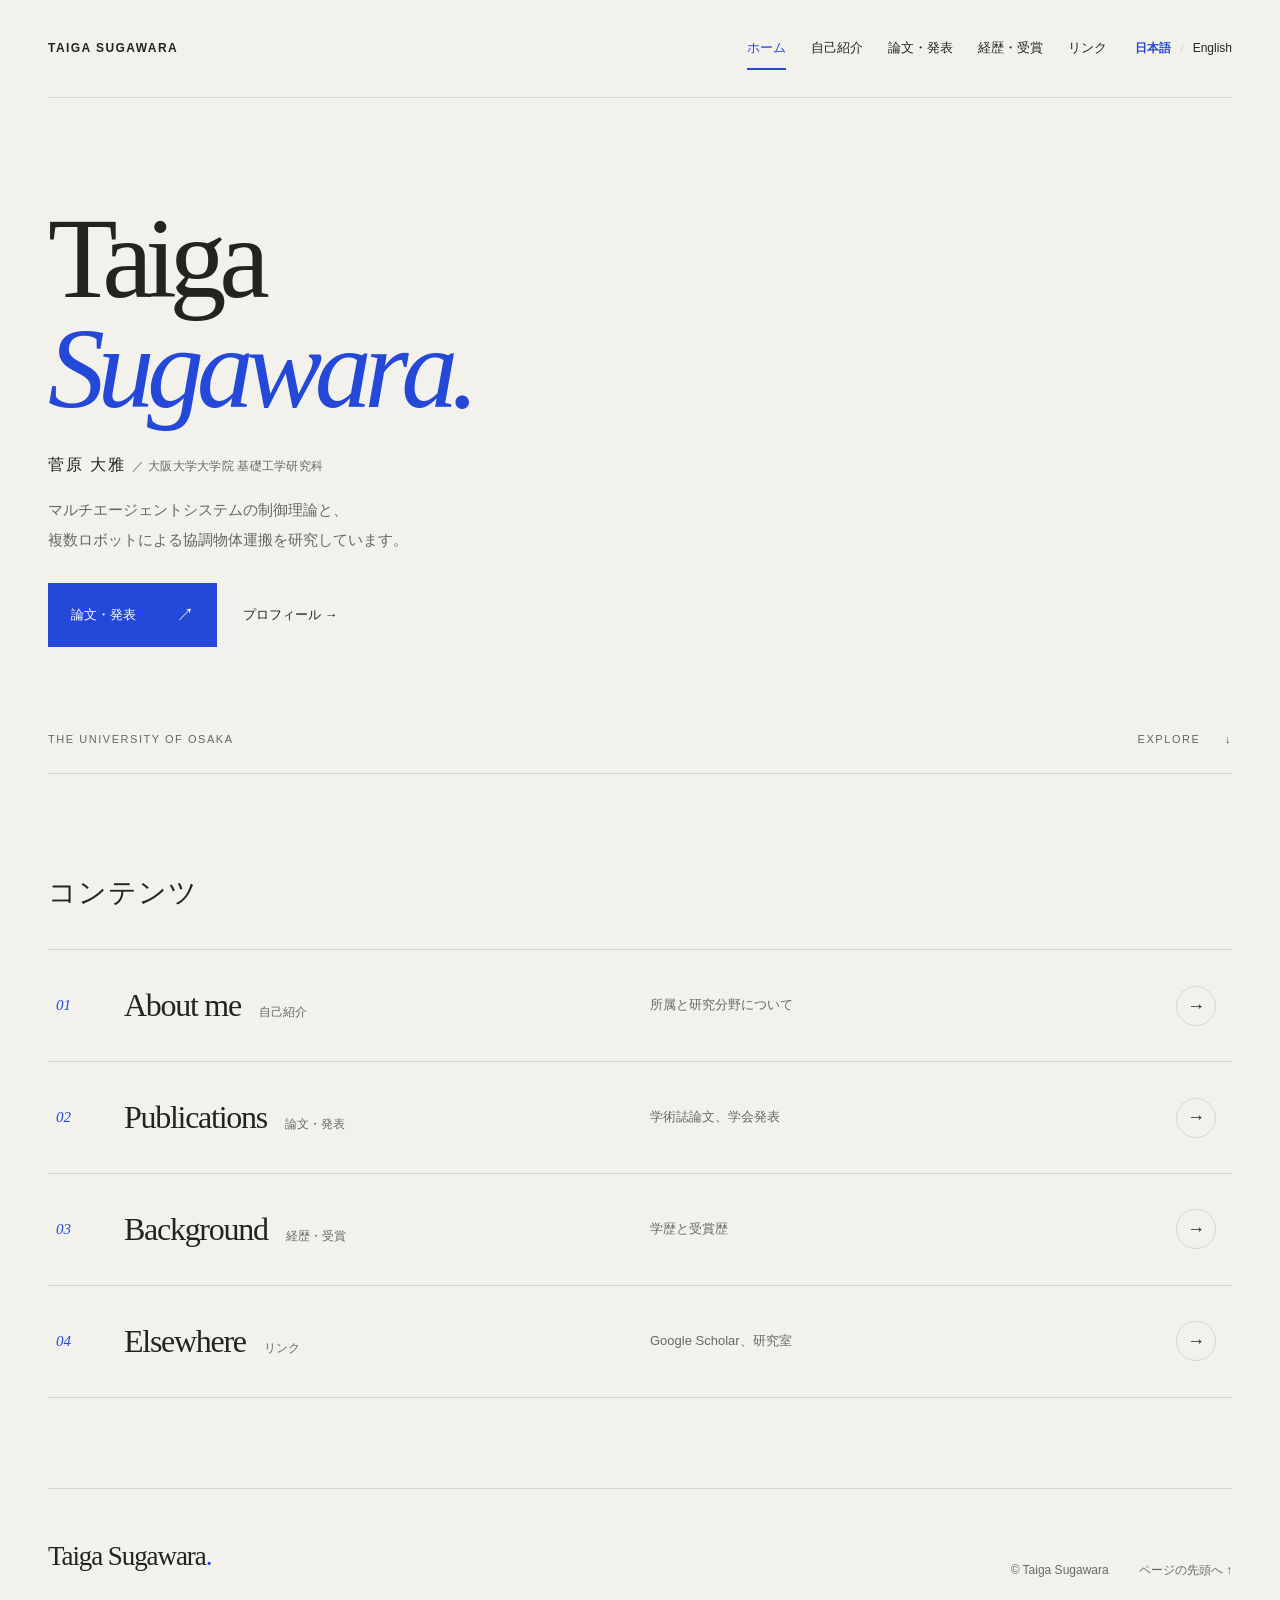
==== commit 2d2b4899: "Remove profile photo from the home page Co-Authored-By: Claude Opus 5.5 <noreply@anthropic.com>" ====
--- a/index.html
+++ b/index.html
@@ -42,7 +42,6 @@
           <p class="hero-description">マルチエージェントシステムの制御理論と、<br class="desktop-break">複数ロボットによる協調物体運搬を研究しています。</p>
           <div class="hero-actions"><a class="button" href="publications.html">論文・発表 <span aria-hidden="true">↗</span></a><a class="text-link" href="about.html">プロフィール →</a></div>
         </div>
-        <figure class="portrait"><img src="assets/profile.jpg" alt="菅原大雅の写真" width="600" height="600"></figure>
         <div class="hero-bottom"><span>THE UNIVERSITY OF OSAKA</span><a href="#explore">EXPLORE <span aria-hidden="true">↓</span></a></div>
       </section>
       <section class="explore-heading" id="explore" aria-labelledby="explore-title"><h2 id="explore-title">コンテンツ</h2></section>
--- a/style.css
+++ b/style.css
@@ -180,15 +180,3 @@
   header { flex-direction: row; align-items: center; }
   html[lang='en'] .detail { grid-template-columns: 90px minmax(0, 1fr); }
 }
-
-/* Profile photo beside the hero name. */
-.hero { grid-template-columns: minmax(0, 1fr) auto; }
-.portrait { width: clamp(220px, 24vw, 340px); aspect-ratio: 1; margin-right: 4vw; border-radius: 50%; overflow: hidden; background: var(--line); }
-.portrait img { width: 100%; height: 100%; object-fit: cover; }
-@media (max-width: 1050px) {
-  .portrait { width: clamp(180px, 24vw, 240px); margin-right: 0; }
-}
-@media (max-width: 760px) {
-  .hero { grid-template-columns: 1fr; }
-  .portrait { grid-row: 1; width: 160px; }
-}
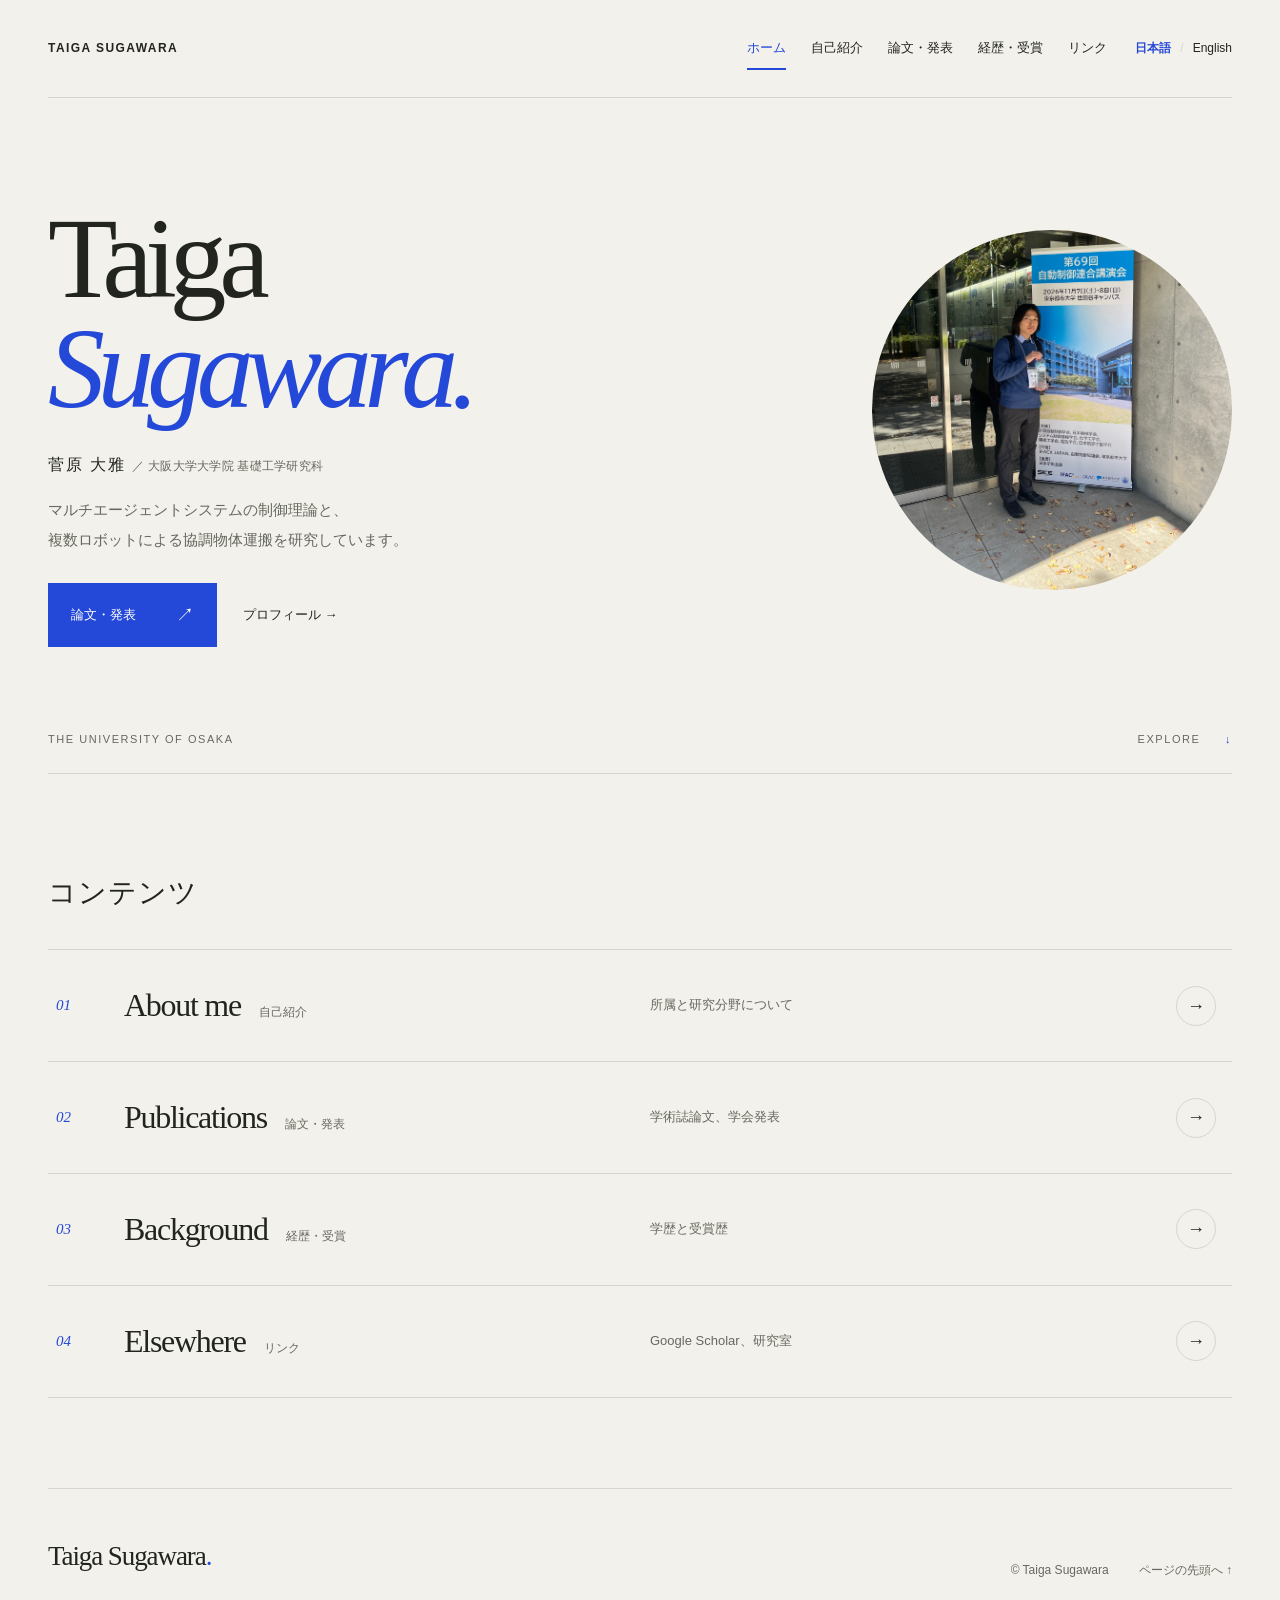
==== commit 97786bb0: "Add circular portrait to home pages" ====
--- a/index.html
+++ b/index.html
@@ -42,6 +42,7 @@
           <p class="hero-description">マルチエージェントシステムの制御理論と、<br class="desktop-break">複数ロボットによる協調物体運搬を研究しています。</p>
           <div class="hero-actions"><a class="button" href="publications.html">論文・発表 <span aria-hidden="true">↗</span></a><a class="text-link" href="about.html">プロフィール →</a></div>
         </div>
+        <img class="hero-portrait" src="IMG_2040.JPG" alt="菅原大雅のプロフィール写真" width="360" height="360" fetchpriority="high">
         <div class="hero-bottom"><span>THE UNIVERSITY OF OSAKA</span><a href="#explore">EXPLORE <span aria-hidden="true">↓</span></a></div>
       </section>
       <section class="explore-heading" id="explore" aria-labelledby="explore-title"><h2 id="explore-title">コンテンツ</h2></section>
--- a/style.css
+++ b/style.css
@@ -26,7 +26,8 @@
 nav a::after { content: ''; position: absolute; bottom: 0; left: 0; width: 100%; height: 2px; background: var(--accent); transform: scaleX(0); transform-origin: left; transition: transform .2s; }
 nav a:hover::after, nav a[aria-current='page']::after { transform: scaleX(1); }
 nav a[aria-current='page'] { color: var(--accent); }
-.hero { position: relative; display: grid; grid-template-columns: 1fr; align-items: center; column-gap: 12px; padding-top: 76px; }
+.hero { position: relative; display: grid; grid-template-columns: minmax(0, 1fr) minmax(240px, 360px); align-items: center; column-gap: 40px; padding-top: 76px; }
+.hero-portrait { width: 100%; aspect-ratio: 1; height: auto; border-radius: 50%; object-fit: cover; object-position: center bottom; }
 .eyebrow { margin: 0; color: var(--accent); font-size: 10px; letter-spacing: .15em; font-weight: 600; }
 .tiny-dot { display: inline-block; width: 6px; height: 6px; background: var(--accent); border-radius: 50%; margin-right: 9px; vertical-align: 1px; }
 h1 { margin: 30px 0 18px; font-family: var(--serif); font-size: clamp(74px, 8.9vw, 130px); font-weight: 400; letter-spacing: -.065em; line-height: .97; }
@@ -113,7 +114,7 @@
 @media (max-width: 1050px) {
   .wrap { width: calc(100% - 64px); }
   nav { gap: 17px; font-size: 12px; }
-  .hero { padding-top: 56px; }
+  .hero { grid-template-columns: minmax(0, 1fr) minmax(220px, 30%); padding-top: 56px; }
   h1 { font-size: clamp(70px, 9.5vw, 105px); }
   .japanese-name span { display: block; margin-top: 8px; }
   .home-page-link { grid-template-columns: 30px minmax(210px, 1fr) minmax(0, 1fr) 40px; gap: 12px; }
@@ -126,6 +127,7 @@
   nav a { padding-block: 6px; }
   .brand { font-size: 11px; }
   .hero { grid-template-columns: 1fr; padding-top: 46px; }
+  .hero-portrait { width: min(76vw, 300px); justify-self: center; margin-top: 36px; }
   h1 { font-size: clamp(72px, 15vw, 108px); margin-top: 26px; }
   .eyebrow { font-size: 9px; }
   .japanese-name { font-size: 15px; }
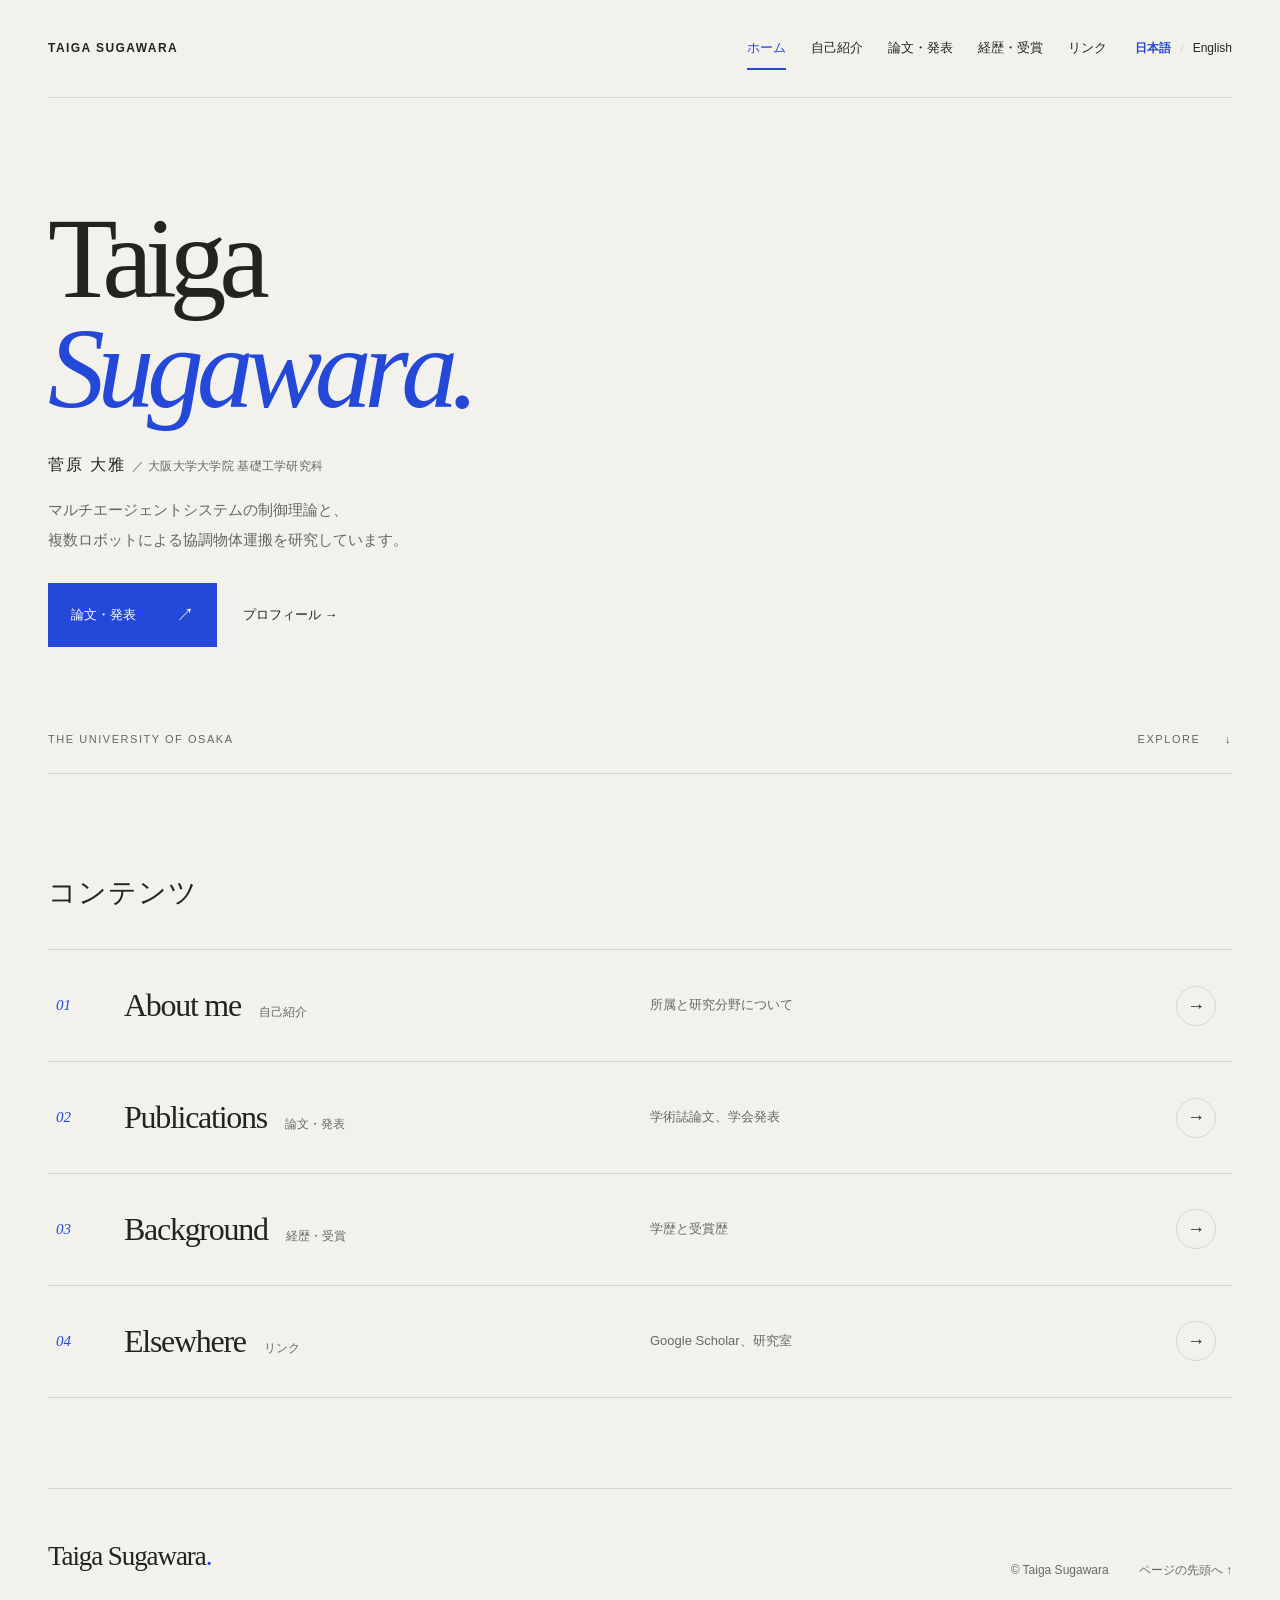
==== commit 60dc8115: "Remove portrait from home pages" ====
--- a/index.html
+++ b/index.html
@@ -16,7 +16,7 @@
   <meta property="og:image" content="https://taiga-sugawara.github.io/assets/ogp.png">
   <meta property="og:locale" content="ja_JP">
   <meta name="twitter:card" content="summary_large_image">
-  <link rel="stylesheet" href="style.css">
+  <link rel="stylesheet" href="style.css?v=no-portrait-20261110">
   <link rel="alternate" hreflang="ja" href="index.html">
   <link rel="alternate" hreflang="en" href="en/index.html">
 </head>
@@ -42,7 +42,6 @@
           <p class="hero-description">マルチエージェントシステムの制御理論と、<br class="desktop-break">複数ロボットによる協調物体運搬を研究しています。</p>
           <div class="hero-actions"><a class="button" href="publications.html">論文・発表 <span aria-hidden="true">↗</span></a><a class="text-link" href="about.html">プロフィール →</a></div>
         </div>
-        <img class="hero-portrait" src="IMG_2040.JPG" alt="菅原大雅のプロフィール写真" width="360" height="360" fetchpriority="high">
         <div class="hero-bottom"><span>THE UNIVERSITY OF OSAKA</span><a href="#explore">EXPLORE <span aria-hidden="true">↓</span></a></div>
       </section>
       <section class="explore-heading" id="explore" aria-labelledby="explore-title"><h2 id="explore-title">コンテンツ</h2></section>
--- a/style.css
+++ b/style.css
@@ -26,8 +26,7 @@
 nav a::after { content: ''; position: absolute; bottom: 0; left: 0; width: 100%; height: 2px; background: var(--accent); transform: scaleX(0); transform-origin: left; transition: transform .2s; }
 nav a:hover::after, nav a[aria-current='page']::after { transform: scaleX(1); }
 nav a[aria-current='page'] { color: var(--accent); }
-.hero { position: relative; display: grid; grid-template-columns: minmax(0, 1fr) minmax(240px, 360px); align-items: center; column-gap: 40px; padding-top: 76px; }
-.hero-portrait { width: 100%; aspect-ratio: 1; height: auto; border-radius: 50%; object-fit: cover; object-position: center bottom; }
+.hero { position: relative; display: grid; grid-template-columns: 1fr; align-items: center; column-gap: 12px; padding-top: 76px; }
 .eyebrow { margin: 0; color: var(--accent); font-size: 10px; letter-spacing: .15em; font-weight: 600; }
 .tiny-dot { display: inline-block; width: 6px; height: 6px; background: var(--accent); border-radius: 50%; margin-right: 9px; vertical-align: 1px; }
 h1 { margin: 30px 0 18px; font-family: var(--serif); font-size: clamp(74px, 8.9vw, 130px); font-weight: 400; letter-spacing: -.065em; line-height: .97; }
@@ -114,7 +113,7 @@
 @media (max-width: 1050px) {
   .wrap { width: calc(100% - 64px); }
   nav { gap: 17px; font-size: 12px; }
-  .hero { grid-template-columns: minmax(0, 1fr) minmax(220px, 30%); padding-top: 56px; }
+  .hero { padding-top: 56px; }
   h1 { font-size: clamp(70px, 9.5vw, 105px); }
   .japanese-name span { display: block; margin-top: 8px; }
   .home-page-link { grid-template-columns: 30px minmax(210px, 1fr) minmax(0, 1fr) 40px; gap: 12px; }
@@ -127,7 +126,6 @@
   nav a { padding-block: 6px; }
   .brand { font-size: 11px; }
   .hero { grid-template-columns: 1fr; padding-top: 46px; }
-  .hero-portrait { width: min(76vw, 300px); justify-self: center; margin-top: 36px; }
   h1 { font-size: clamp(72px, 15vw, 108px); margin-top: 26px; }
   .eyebrow { font-size: 9px; }
   .japanese-name { font-size: 15px; }
